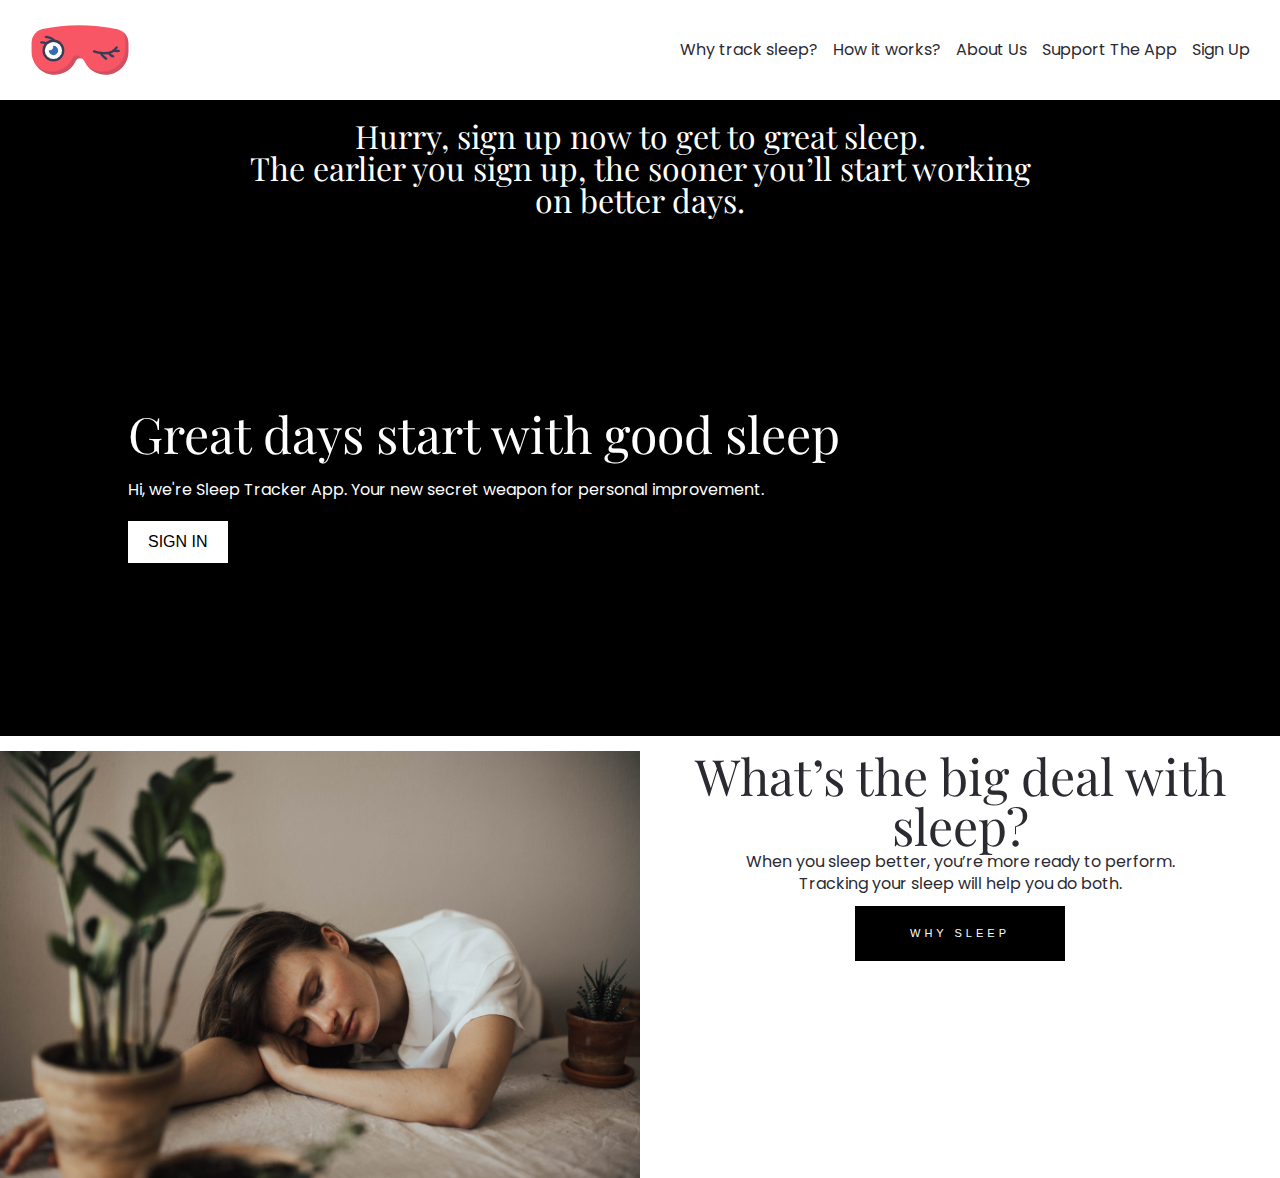
==== index.html @ 8caae2e2 "First day of work, decided on file structure and overall design and started on implementing" ====
<html lang="en">
<head>
    <meta charset="UTF-8">
    <meta name="viewport" content="width=device-width, initial-scale=1.0">
    <meta http-equiv="X-UA-Compatible" content="ie=edge">
    <title>Sleep Tracker App</title>
    <link rel="stylesheet" href="css/index.css">
    <link href="https://fonts.googleapis.com/css?family=Playfair+Display%7CPoppins&display=swap" rel="stylesheet">
</head>
<body>
    <nav>
        <img src="images/iconfinder_hat_20_2875611.svg" alt="App logo" class="logo">
        <ul>
            <li><a href="#">Why track sleep?</a></li>
            <li><a href="#">How it works?</a></li>
            <li><a href="#">About Us</a></li>
            <li><a href="#">Support The App</a></li>
            <li><a href="#">Sign Up</a></li>
        </ul>
    </nav>
    <header>
            <h2>Hurry, sign up now to get to great sleep.<br>
            The earlier you sign up, the sooner you’ll start working <br>on better days.</h2>

            <div class="bg-wrap">
                <div class="header-content">
                    <h1>
                        Great days start with good sleep
                    </h1>
                    <p>
                        Hi, we're Sleep Tracker App. Your new secret weapon for personal improvement.
                    </p>
                    <button type="button">
                        <a href="#">SIGN IN</a>
                    </button>
                </div>
            </div>
    </header>
    <div class="container home">
    <div class="content-card">
        <img class = "card-image" src="images/first-card.jpg" alt="Woman sleeping at a table">
        <div class="text-content">
            <h1>What’s the big deal with sleep?</h1>
            <p>When you sleep better, you’re more ready to perform.<br>
                    Tracking your sleep will help you do both.</p>
            <button type="button">
                <a href="#">WHY SLEEP</a>
            </button>
        </div>
    </div>
</body>
</html>
---- css/index.css ----
/* http://meyerweb.com/eric/tools/css/reset/ 
   v2.0 | 20110126
   License: none (public domain)
*/
html,
body,
div,
span,
applet,
object,
iframe,
h1,
h2,
h3,
h4,
h5,
h6,
p,
blockquote,
pre,
a,
abbr,
acronym,
address,
big,
cite,
code,
del,
dfn,
em,
img,
ins,
kbd,
q,
s,
samp,
small,
strike,
strong,
sub,
sup,
tt,
var,
b,
u,
i,
center,
dl,
dt,
dd,
ol,
ul,
li,
fieldset,
form,
label,
legend,
table,
caption,
tbody,
tfoot,
thead,
tr,
th,
td,
article,
aside,
canvas,
details,
embed,
figure,
figcaption,
footer,
header,
hgroup,
menu,
nav,
output,
ruby,
section,
summary,
time,
mark,
audio,
video {
  margin: 0;
  padding: 0;
  border: 0;
  font-size: 100%;
  font: inherit;
  vertical-align: baseline;
}
/* HTML5 display-role reset for older browsers */
article,
aside,
details,
figcaption,
figure,
footer,
header,
hgroup,
menu,
nav,
section {
  display: block;
}
body {
  line-height: 1;
}
ol,
ul {
  list-style: none;
}
blockquote,
q {
  quotes: none;
}
blockquote:before,
blockquote:after,
q:before,
q:after {
  content: '';
  content: none;
}
table {
  border-collapse: collapse;
  border-spacing: 0;
}
html {
  font-size: 62.5%;
}
html,
body {
  font-family: "Poppins", sans-serif;
  color: #2b2a31;
}
h1,
h2,
h3,
h4,
h5 {
  font-family: 'Playfair Display', sans-serif;
  color: #2b2a31;
}
h1 {
  font-size: 5rem;
}
h2 {
  font-size: 3.2rem;
}
h3 {
  font-size: 2.8rem;
}
p,
a {
  font-size: 1.6rem;
  line-height: 1.4;
}
.container {
  max-width: 100%;
  width: 100%;
  margin: 0 auto;
}
nav {
  width: 100%;
  margin: 0 auto;
  display: flex;
  flex-direction: row;
  flex-wrap: wrap;
  justify-content: space-between;
  align-content: center;
  position: fixed;
  top: 0;
  z-index: 10;
  background-color: white;
}
nav ul {
  margin-right: 30px;
  display: flex;
  flex-direction: row;
  flex-wrap: wrap;
  justify-content: flex-end;
  align-content: center;
}
nav ul li {
  transition: color 0.2s;
}
nav ul li a {
  color: #2b2a31;
  text-decoration: none;
  margin-left: 15px;
  transition: color 0.2s;
}
nav ul li a :hover {
  color: #8e8b9c;
}
nav ul li :hover {
  color: #8e8b9c;
}
nav .logo {
  max-width: 100px;
  margin-left: 30px;
}
@media (max-width: 800px) {
  nav {
    width: 100%;
    justify-content: space-around;
  }
  nav ul {
    width: 100%;
    justify-content: space-around;
  }
}
header {
  text-align: center;
  margin: 100px 0 15px;
}
header h2 {
  background-color: black;
  color: white;
  padding: 20px;
}
header .bg-wrap {
  height: 500px;
  width: 100%;
  background-color: black;
  background-image: url("../images/sleep-img-header.jpg");
  background-attachment: fixed;
  background-position: center;
  background-repeat: no-repeat;
  background-size: cover;
  display: flex;
  flex-direction: column;
  flex-wrap: nowrap;
  justify-content: center;
  align-content: center;
}
header .bg-wrap .header-content {
  text-align: start;
  width: 80%;
  margin: 0 auto;
  color: white;
}
header .bg-wrap .header-content h1 {
  font-size: 5rem;
  color: white;
}
header .bg-wrap .header-content p {
  margin: 20px 0;
}
header .bg-wrap .header-content button {
  background-color: white;
  color: black;
  border: none;
  padding: 10px 20px;
}
header .bg-wrap .header-content button a {
  text-decoration: none;
  color: black;
}
.home {
  width: 100%;
  display: flex;
  flex-direction: column;
  flex-wrap: wrap;
  justify-content: center;
  align-content: center;
}
.home .content-card {
  display: flex;
  flex-direction: row;
  flex-wrap: wrap;
  justify-content: center;
  align-content: center;
}
.home .content-card .card-image,
.home .content-card .text-content {
  width: 50%;
}
.home .content-card .text-content {
  text-align: center;
}
.home .content-card .text-content button {
  background-color: black;
  color: white;
  border: none;
  padding: 20px 55px;
  margin: 10px auto;
}
.home .content-card .text-content button a {
  font-size: 1.1rem;
  letter-spacing: 0.4rem;
  text-decoration: none;
  color: white;
}
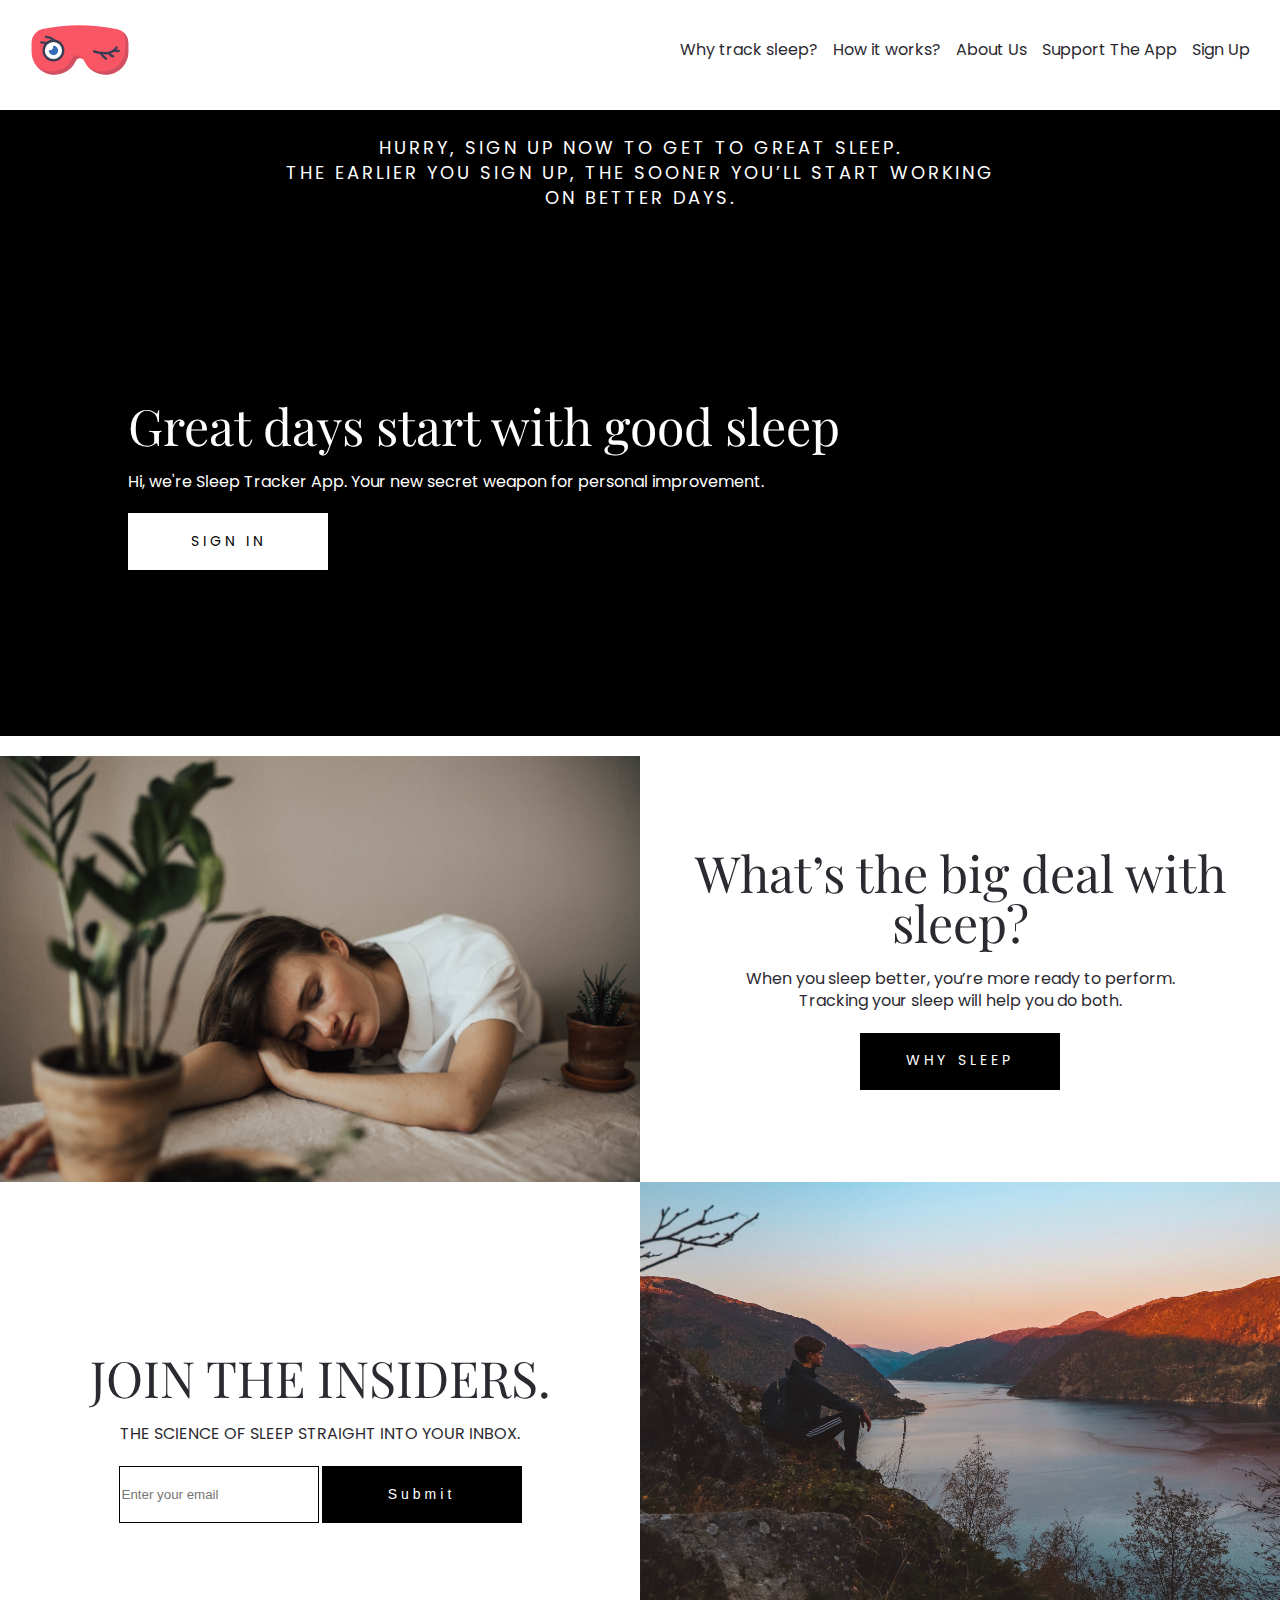
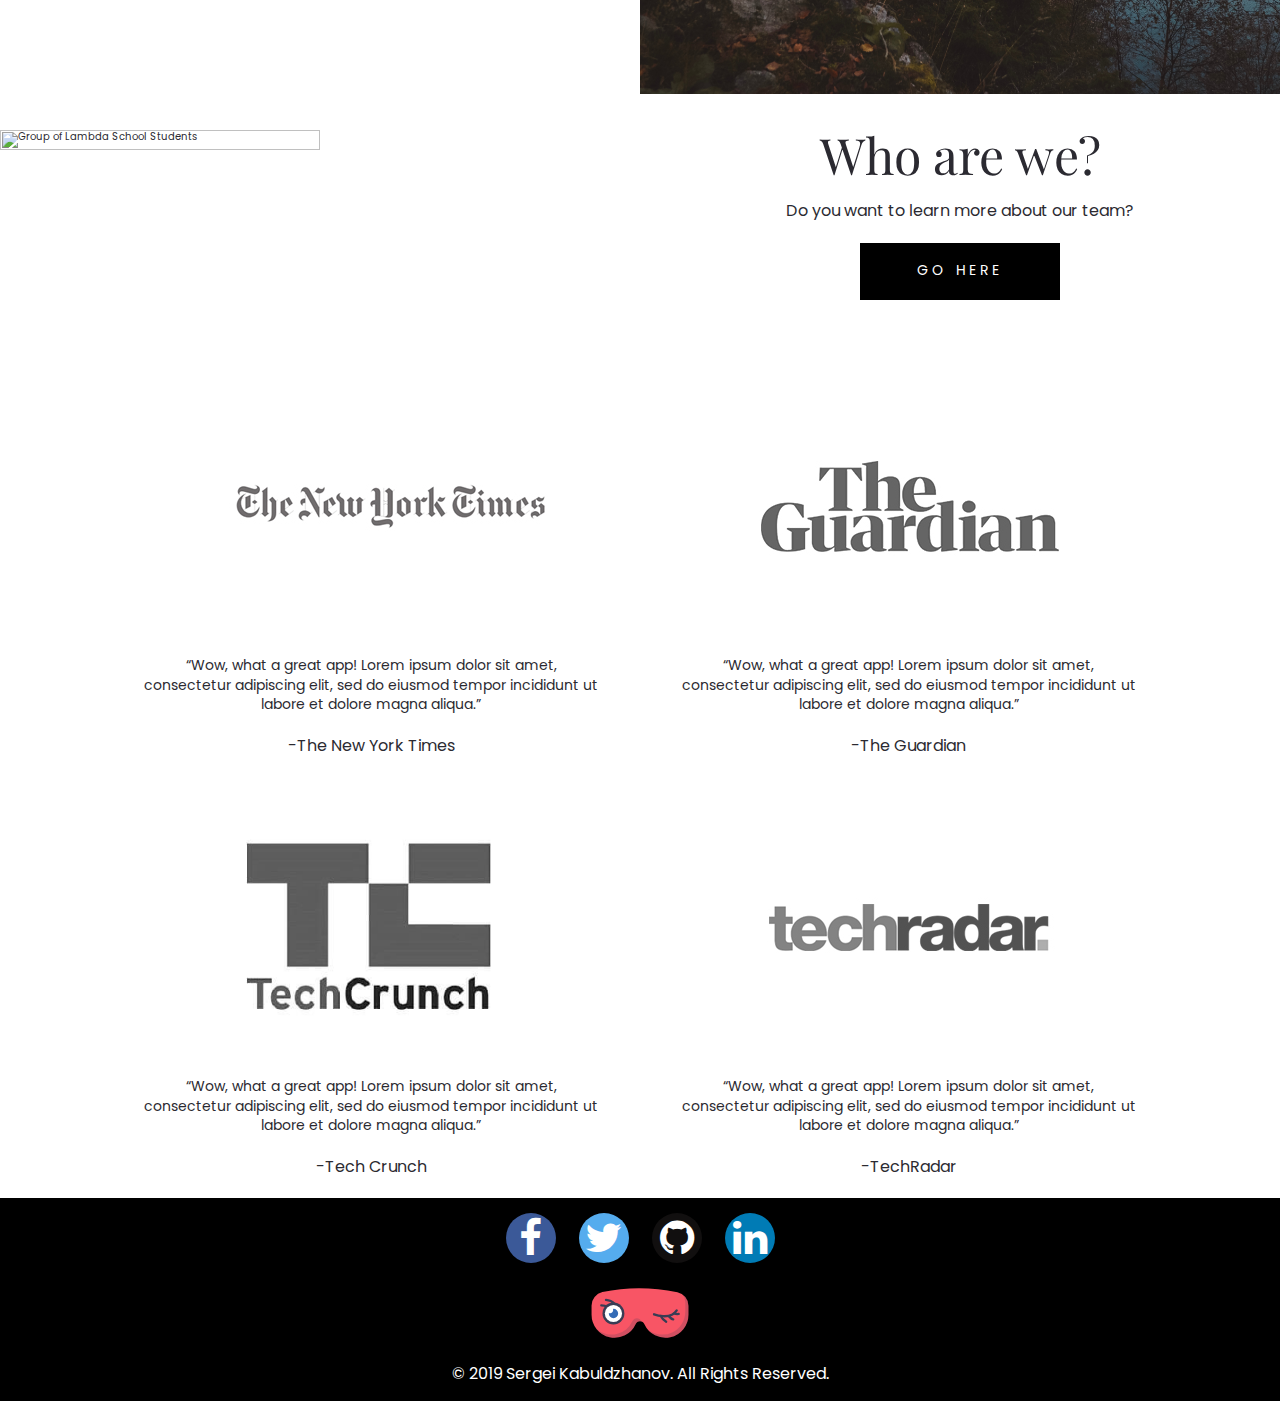
==== commit f83726ba: "Added a responsive footer element" ====
--- a/index.html
+++ b/index.html
@@ -6,6 +6,7 @@
     <title>Sleep Tracker App</title>
     <link rel="stylesheet" href="css/index.css">
     <link href="https://fonts.googleapis.com/css?family=Playfair+Display%7CPoppins&display=swap" rel="stylesheet">
+    <link rel="stylesheet" href="https://cdnjs.cloudflare.com/ajax/libs/font-awesome/4.7.0/css/font-awesome.min.css">
 </head>
 <body>
     <nav>
@@ -30,23 +31,106 @@
                     <p>
                         Hi, we're Sleep Tracker App. Your new secret weapon for personal improvement.
                     </p>
-                    <button type="button">
-                        <a href="#">SIGN IN</a>
-                    </button>
+                    <a href="#">
+                        SIGN IN
+                    </a>
                 </div>
             </div>
     </header>
-    <div class="container home">
-    <div class="content-card">
-        <img class = "card-image" src="images/first-card.jpg" alt="Woman sleeping at a table">
-        <div class="text-content">
-            <h1>What’s the big deal with sleep?</h1>
-            <p>When you sleep better, you’re more ready to perform.<br>
-                    Tracking your sleep will help you do both.</p>
-            <button type="button">
-                <a href="#">WHY SLEEP</a>
-            </button>
+    <section class="container home">
+
+        <div class="content-card">
+            <img class = "card-image" src="images/first-card.jpg" alt="Woman sleeping at a table">
+            <div class="text-content">
+                <div class="text-wrap">
+                    <h1>What’s the big deal with sleep?</h1>
+                    <p>When you sleep better, you’re more ready to perform.<br>
+                            Tracking your sleep will help you do both.</p>
+                    <a href="#">
+                        WHY SLEEP
+                    </a>
+                </div>
+            </div>
+        </div><!--content card-->
+
+        <div class="content-card reverse">
+            <img class = "card-image" src="images/subscribtion.jpg" alt="Man in the mountains">
+            <div class="text-content">
+                <div class="text-wrap">
+                    <h1>JOIN THE INSIDERS.</h1>
+                    <p>THE SCIENCE OF SLEEP STRAIGHT INTO YOUR INBOX.</p>
+                    <input type="email" placeholder="Enter your email" required>
+                    <input type="submit" value="Submit">
+                </div>
+            </div>
+        </div><!--content card-->
+
+        <div class="content-card">
+            <img class = "card-image" src="images/about-us-home.jpg" alt="Group of Lambda School Students">
+            <div class="text-content">
+                <div class="text-wrap">
+                    <h1>Who are we?</h1>
+                    <p>Do you want to learn more about our team?</p>
+                    <a href="#">
+                        GO HERE
+                    </a>
+                </div><!--text-wrap-->
+            </div><!--text-content-->
+        </div><!--content-card-->
+
+    </section>
+
+    <section class="media-carousel">
+        <div class="media-card">
+            <img src="images/NY_Times_logo.jpg" alt="New Your Times logo" class="media-logo">
+            <p class = 'blurb'>
+                “Wow, what a great app!
+                Lorem ipsum dolor sit amet, consectetur adipiscing elit, 
+                sed do eiusmod tempor incididunt ut 
+                labore et dolore magna aliqua.”
+            </p>
+            <p class="quote">
+                -The New York Times
+            </p>
         </div>
-    </div>
+
+        <div class="media-card">
+            <img src="images/The_Guardian_logo.jpg" alt="The Guardian Logo" class="media-logo">
+            <p class="blurb">“Wow, what a great app!
+                    Lorem ipsum dolor sit amet, consectetur adipiscing elit, 
+                    sed do eiusmod tempor incididunt ut 
+                    labore et dolore magna aliqua.”</p>
+            <p class="quote">-The Guardian</p>
+        </div>
+        <div class="media-card">
+            <img src="images/TechCrunch-Logo-blackwhite.jpg" alt="Tech Crunch Logo" class="media-logo">
+            <p class="blurb">“Wow, what a great app!
+                    Lorem ipsum dolor sit amet, consectetur adipiscing elit, 
+                    sed do eiusmod tempor incididunt ut 
+                    labore et dolore magna aliqua.”</p>
+            <p class="quote">-Tech Crunch</p>
+        </div>
+        <div class="media-card">
+            <img src="images/techradar_logo.jpg" alt="Tech Radar Logo" class="media-logo">
+            <p class="blurb">“Wow, what a great app!
+                    Lorem ipsum dolor sit amet, consectetur adipiscing elit, 
+                    sed do eiusmod tempor incididunt ut 
+                    labore et dolore magna aliqua.”</p>
+            <p class="quote">-TechRadar</p>
+        </div>
+    </section><!--media-carousel-->
+
+    <footer>
+        <div class="sm-icons">
+            <a href="#" class="fa fa-facebook"></a>
+            <a href="#" class="fa fa-twitter"></a>
+            <a href="#" class="fa fa-github"></a>
+            <a href="#" class="fa fa-linkedin"></a>
+        </div><!--sm-icons-->
+        <div class="copyright">
+            <img src="images/iconfinder_hat_20_2875611.svg" alt="" class="logo">
+            <p>© 2019 Sergei Kabuldzhanov. All Rights Reserved.</p>
+        </div><!--copyright-->
+    </footer>
 </body>
 </html>--- a/css/index.css
+++ b/css/index.css
@@ -126,6 +126,9 @@
   border-collapse: collapse;
   border-spacing: 0;
 }
+* {
+  box-sizing: border-box;
+}
 html {
   font-size: 62.5%;
 }
@@ -164,10 +167,19 @@
 nav {
   width: 100%;
   margin: 0 auto;
-  display: flex;
+  display: -webkit-box;
+  display: -ms-flexbox;
+  display: flex;
+  -webkit-box-orient: vertical;
+  -webkit-box-direction: normal;
+  -ms-flex-direction: row;
   flex-direction: row;
-  flex-wrap: wrap;
+  -ms-flex-wrap: wrap;
+  flex-wrap: wrap;
+  -webkit-box-pack: space-between;
+  -ms-flex-pack: space-between;
   justify-content: space-between;
+  -ms-flex-line-pack: center;
   align-content: center;
   position: fixed;
   top: 0;
@@ -176,25 +188,30 @@
 }
 nav ul {
   margin-right: 30px;
-  display: flex;
+  display: -webkit-box;
+  display: -ms-flexbox;
+  display: flex;
+  -webkit-box-orient: vertical;
+  -webkit-box-direction: normal;
+  -ms-flex-direction: row;
   flex-direction: row;
-  flex-wrap: wrap;
+  -ms-flex-wrap: wrap;
+  flex-wrap: wrap;
+  -webkit-box-pack: flex-end;
+  -ms-flex-pack: flex-end;
   justify-content: flex-end;
-  align-content: center;
-}
-nav ul li {
-  transition: color 0.2s;
+  -ms-flex-line-pack: center;
+  align-content: center;
 }
 nav ul li a {
   color: #2b2a31;
   text-decoration: none;
   margin-left: 15px;
+  -webkit-transition: color 0.2s;
   transition: color 0.2s;
-}
-nav ul li a :hover {
-  color: #8e8b9c;
-}
-nav ul li :hover {
+  -moz-transition: color 0.2s;
+}
+nav ul li a:hover {
   color: #8e8b9c;
 }
 nav .logo {
@@ -213,12 +230,17 @@
 }
 header {
   text-align: center;
-  margin: 100px 0 15px;
+  margin: 110px 0 15px;
 }
 header h2 {
   background-color: black;
   color: white;
-  padding: 20px;
+  padding: 25px 0;
+  font-family: "Poppins";
+  text-transform: uppercase;
+  letter-spacing: 0.3rem;
+  line-height: 1.4;
+  font-size: 1.8rem;
 }
 header .bg-wrap {
   height: 500px;
@@ -229,10 +251,19 @@
   background-position: center;
   background-repeat: no-repeat;
   background-size: cover;
-  display: flex;
-  flex-direction: column;
+  display: -webkit-box;
+  display: -ms-flexbox;
+  display: flex;
+  -webkit-box-orient: vertical;
+  -webkit-box-direction: normal;
+  -ms-flex-direction: column;
+  flex-direction: column;
+  -ms-flex-wrap: nowrap;
   flex-wrap: nowrap;
-  justify-content: center;
+  -webkit-box-pack: center;
+  -ms-flex-pack: center;
+  justify-content: center;
+  -ms-flex-line-pack: center;
   align-content: center;
 }
 header .bg-wrap .header-content {
@@ -248,29 +279,129 @@
 header .bg-wrap .header-content p {
   margin: 20px 0;
 }
-header .bg-wrap .header-content button {
+header .bg-wrap .header-content a {
+  cursor: pointer;
+  width: 200px;
+  height: 57px;
+  display: -webkit-box;
+  display: -ms-flexbox;
+  display: flex;
+  -webkit-box-orient: vertical;
+  -webkit-box-direction: normal;
+  -ms-flex-direction: column;
+  flex-direction: column;
+  -ms-flex-wrap: wrap;
+  flex-wrap: wrap;
+  -webkit-box-pack: center;
+  -ms-flex-pack: center;
+  justify-content: center;
+  -ms-flex-line-pack: center;
+  align-content: center;
+  color: black;
   background-color: white;
-  color: black;
+  -webkit-transition: color 0.2s, background-color 0.2s;
+  transition: color 0.2s, background-color 0.2s;
   border: none;
-  padding: 10px 20px;
-}
-header .bg-wrap .header-content button a {
+  font-size: 1.4rem;
+  letter-spacing: 0.4rem;
   text-decoration: none;
-  color: black;
+  border: 1px solid white;
+}
+header .bg-wrap .header-content a:hover {
+  color: white;
+  background-color: black;
+}
+footer {
+  background-color: black;
+  padding: 15px 0;
+}
+footer .sm-icons {
+  text-align: center;
+}
+footer .sm-icons .fa {
+  font-size: 40px;
+  width: 50px;
+  height: 50px;
+  padding: 5px;
+  margin: 0 10px;
+  text-align: center;
+  text-decoration: none;
+  border-radius: 50%;
+}
+footer .sm-icons .fa:hover {
+  opacity: 0.7;
+}
+footer .sm-icons .fa-facebook {
+  background: #3B5998;
+  color: white;
+}
+footer .sm-icons .fa-twitter {
+  background: #55ACEE;
+  color: white;
+}
+footer .sm-icons .fa-linkedin {
+  background: #007bb5;
+  color: white;
+}
+footer .sm-icons .fa-github {
+  background: #110f0f;
+  color: white;
+}
+footer .copyright {
+  display: -webkit-box;
+  display: -ms-flexbox;
+  display: flex;
+  -webkit-box-orient: vertical;
+  -webkit-box-direction: normal;
+  -ms-flex-direction: column;
+  flex-direction: column;
+  -ms-flex-wrap: wrap;
+  flex-wrap: wrap;
+  -webkit-box-pack: center;
+  -ms-flex-pack: center;
+  justify-content: center;
+  -ms-flex-line-pack: center;
+  align-content: center;
+  align-items: center;
+}
+footer .copyright .logo {
+  width: 100px;
+}
+footer .copyright p {
+  color: white;
 }
 .home {
+  margin: 20px auto;
   width: 100%;
-  display: flex;
-  flex-direction: column;
-  flex-wrap: wrap;
-  justify-content: center;
+  display: -webkit-box;
+  display: -ms-flexbox;
+  display: flex;
+  -webkit-box-orient: vertical;
+  -webkit-box-direction: normal;
+  -ms-flex-direction: column;
+  flex-direction: column;
+  -ms-flex-wrap: wrap;
+  flex-wrap: wrap;
+  -webkit-box-pack: center;
+  -ms-flex-pack: center;
+  justify-content: center;
+  -ms-flex-line-pack: center;
   align-content: center;
 }
 .home .content-card {
-  display: flex;
+  display: -webkit-box;
+  display: -ms-flexbox;
+  display: flex;
+  -webkit-box-orient: vertical;
+  -webkit-box-direction: normal;
+  -ms-flex-direction: row;
   flex-direction: row;
-  flex-wrap: wrap;
-  justify-content: center;
+  -ms-flex-wrap: wrap;
+  flex-wrap: wrap;
+  -webkit-box-pack: center;
+  -ms-flex-pack: center;
+  justify-content: center;
+  -ms-flex-line-pack: center;
   align-content: center;
 }
 .home .content-card .card-image,
@@ -279,17 +410,141 @@
 }
 .home .content-card .text-content {
   text-align: center;
-}
-.home .content-card .text-content button {
+  display: -webkit-box;
+  display: -ms-flexbox;
+  display: flex;
+  -webkit-box-orient: vertical;
+  -webkit-box-direction: normal;
+  -ms-flex-direction: column;
+  flex-direction: column;
+  -ms-flex-wrap: wrap;
+  flex-wrap: wrap;
+  -webkit-box-pack: center;
+  -ms-flex-pack: center;
+  justify-content: center;
+  -ms-flex-line-pack: center;
+  align-content: center;
+}
+.home .content-card .text-content .text-wrap p {
+  margin: 20px auto;
+}
+.home .content-card .text-content .text-wrap a {
+  cursor: pointer;
+  width: 200px;
+  height: 57px;
+  display: -webkit-box;
+  display: -ms-flexbox;
+  display: flex;
+  -webkit-box-orient: vertical;
+  -webkit-box-direction: normal;
+  -ms-flex-direction: column;
+  flex-direction: column;
+  -ms-flex-wrap: wrap;
+  flex-wrap: wrap;
+  -webkit-box-pack: center;
+  -ms-flex-pack: center;
+  justify-content: center;
+  -ms-flex-line-pack: center;
+  align-content: center;
+  color: white;
   background-color: black;
-  color: white;
+  -webkit-transition: color 0.2s, background-color 0.2s;
+  transition: color 0.2s, background-color 0.2s;
   border: none;
-  padding: 20px 55px;
-  margin: 10px auto;
-}
-.home .content-card .text-content button a {
-  font-size: 1.1rem;
+  font-size: 1.4rem;
   letter-spacing: 0.4rem;
   text-decoration: none;
-  color: white;
-}
+  border: 1px solid black;
+  margin: 0 auto;
+}
+.home .content-card .text-content .text-wrap a:hover {
+  color: black;
+  background-color: white;
+}
+.home .content-card.reverse {
+  display: -webkit-box;
+  display: -ms-flexbox;
+  display: flex;
+  -webkit-box-orient: vertical;
+  -webkit-box-direction: normal;
+  -ms-flex-direction: row-reverse;
+  flex-direction: row-reverse;
+  -ms-flex-wrap: wrap;
+  flex-wrap: wrap;
+  -webkit-box-pack: center;
+  -ms-flex-pack: center;
+  justify-content: center;
+  -ms-flex-line-pack: center;
+  align-content: center;
+}
+.home .content-card.reverse input[type='email'] {
+  height: 57px;
+  border: 1px solid black;
+  width: 200px;
+}
+.home .content-card.reverse input[type='submit'] {
+  cursor: pointer;
+  width: 200px;
+  height: 57px;
+  display: -webkit-box;
+  display: -ms-flexbox;
+  display: flex;
+  -webkit-box-orient: vertical;
+  -webkit-box-direction: normal;
+  -ms-flex-direction: column;
+  flex-direction: column;
+  -ms-flex-wrap: wrap;
+  flex-wrap: wrap;
+  -webkit-box-pack: center;
+  -ms-flex-pack: center;
+  justify-content: center;
+  -ms-flex-line-pack: center;
+  align-content: center;
+  color: white;
+  background-color: black;
+  -webkit-transition: color 0.2s, background-color 0.2s;
+  transition: color 0.2s, background-color 0.2s;
+  border: none;
+  font-size: 1.4rem;
+  letter-spacing: 0.4rem;
+  text-decoration: none;
+  border: 1px solid black;
+  display: inline-flex;
+}
+.home .content-card.reverse input[type='submit']:hover {
+  color: black;
+  background-color: white;
+}
+.media-carousel {
+  width: 90%;
+  margin: 0 auto;
+  display: -webkit-box;
+  display: -ms-flexbox;
+  display: flex;
+  -webkit-box-orient: vertical;
+  -webkit-box-direction: normal;
+  -ms-flex-direction: row;
+  flex-direction: row;
+  -ms-flex-wrap: wrap;
+  flex-wrap: wrap;
+  -webkit-box-pack: space-evenly;
+  -ms-flex-pack: space-evenly;
+  justify-content: space-evenly;
+  -ms-flex-line-pack: center;
+  align-content: center;
+}
+.media-carousel .media-card {
+  width: 40%;
+  min-width: 300px;
+  text-align: center;
+  font-size: 1.2rem;
+}
+.media-carousel .media-card img {
+  max-height: 300px;
+}
+.media-carousel .media-card .blurb {
+  font-size: 1.4rem;
+}
+.media-carousel .media-card .quote {
+  margin: 20px;
+}
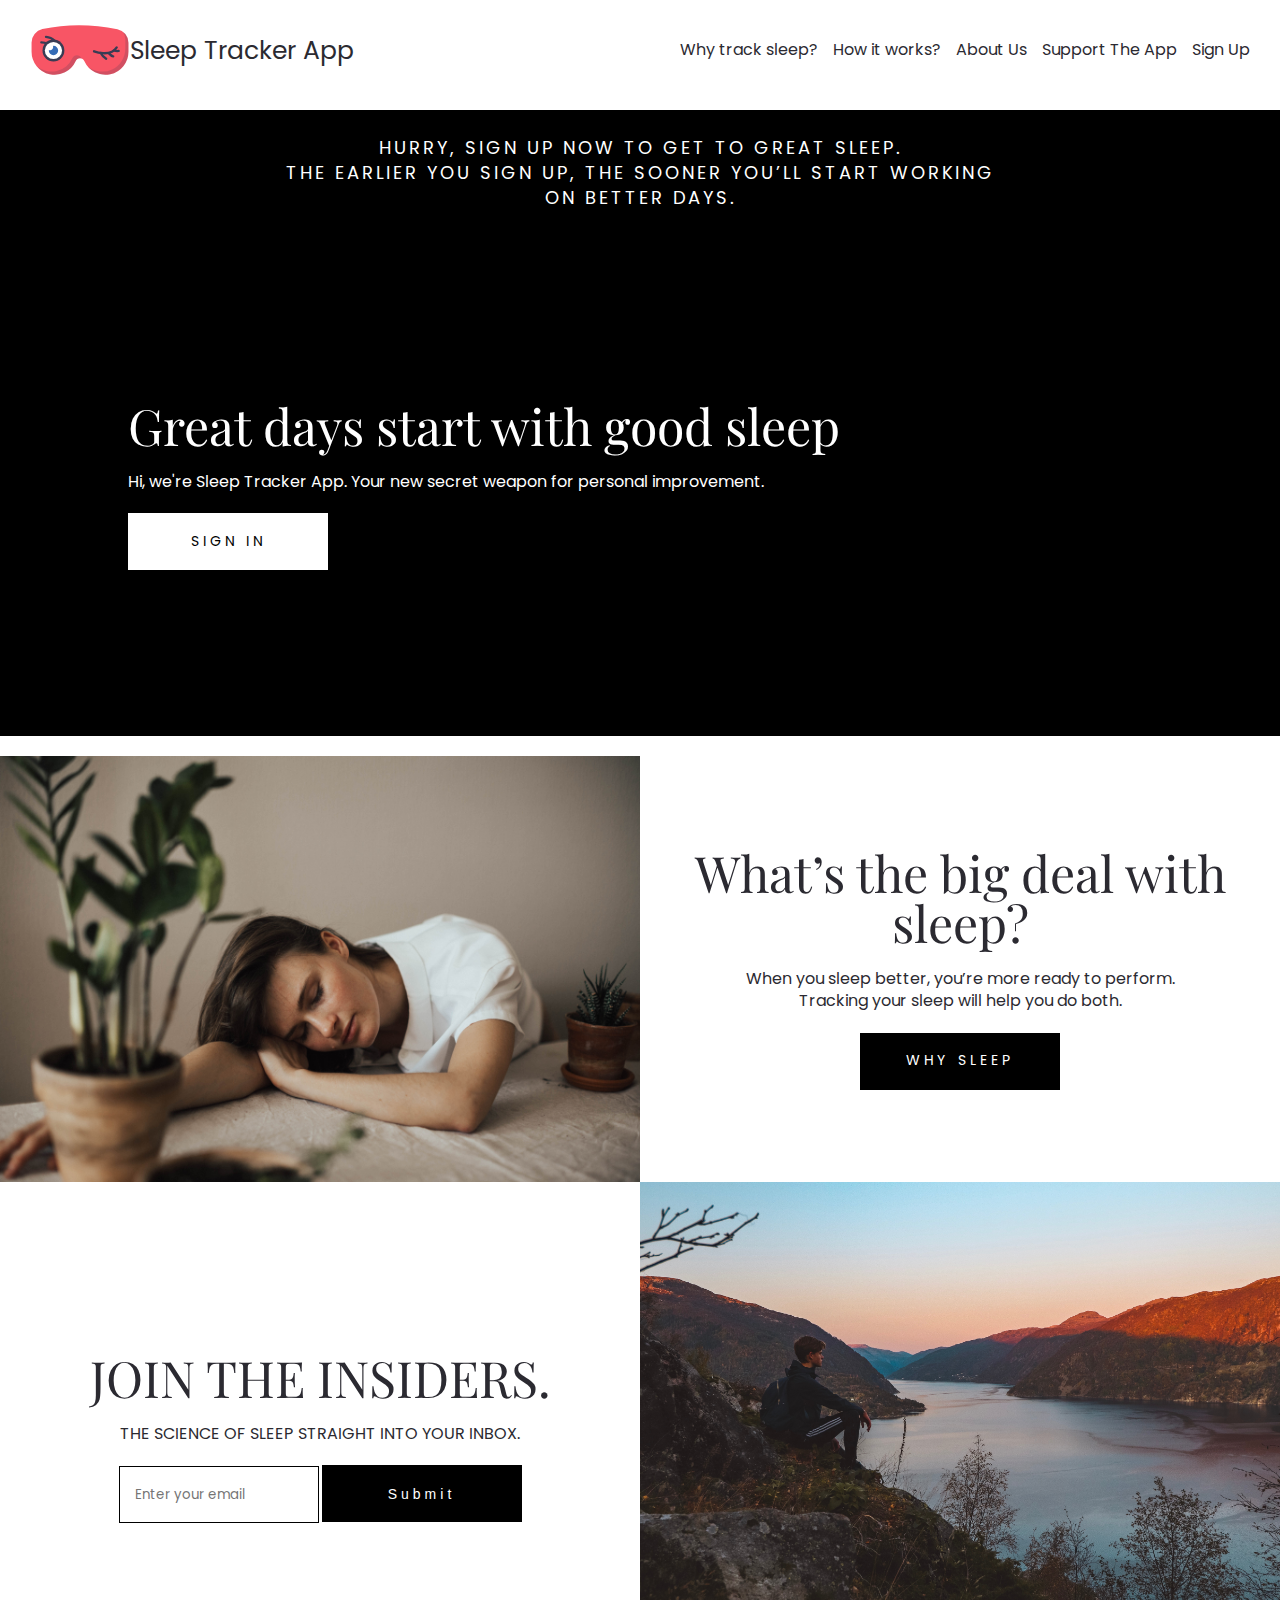
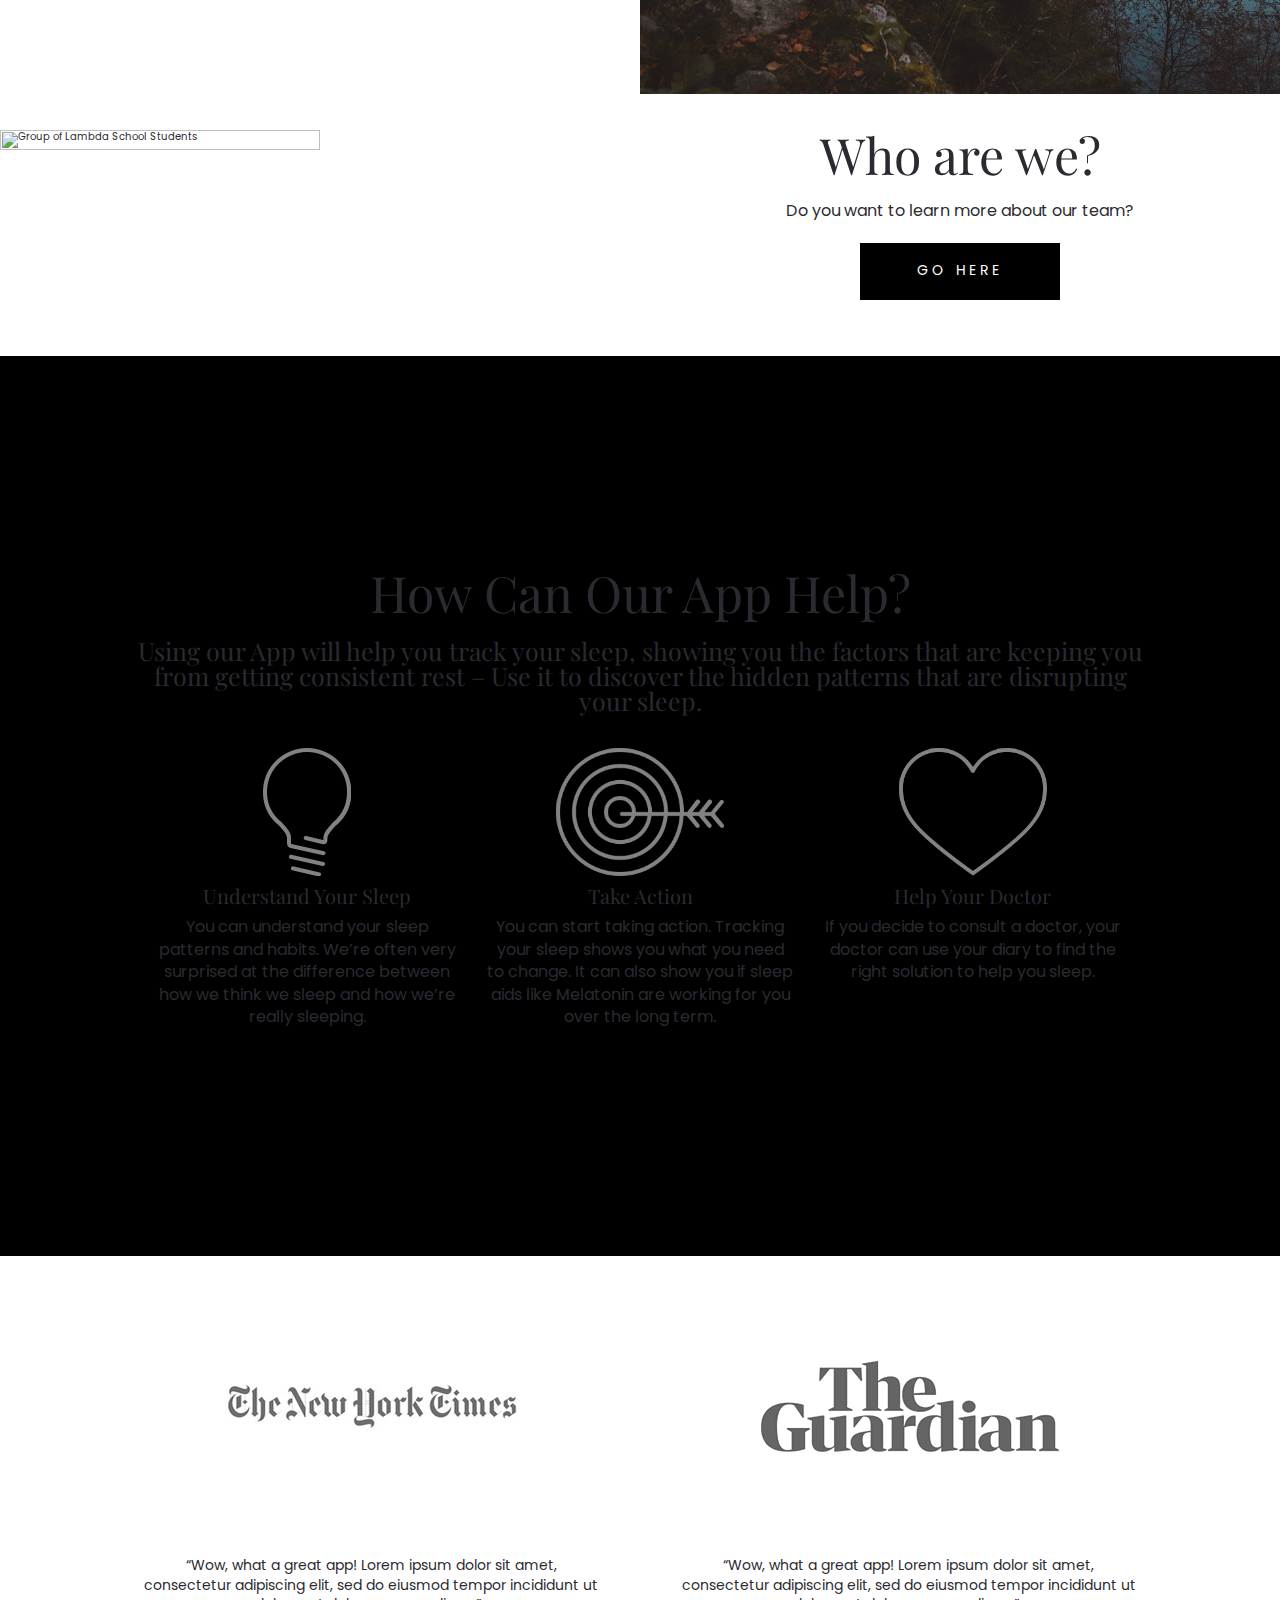
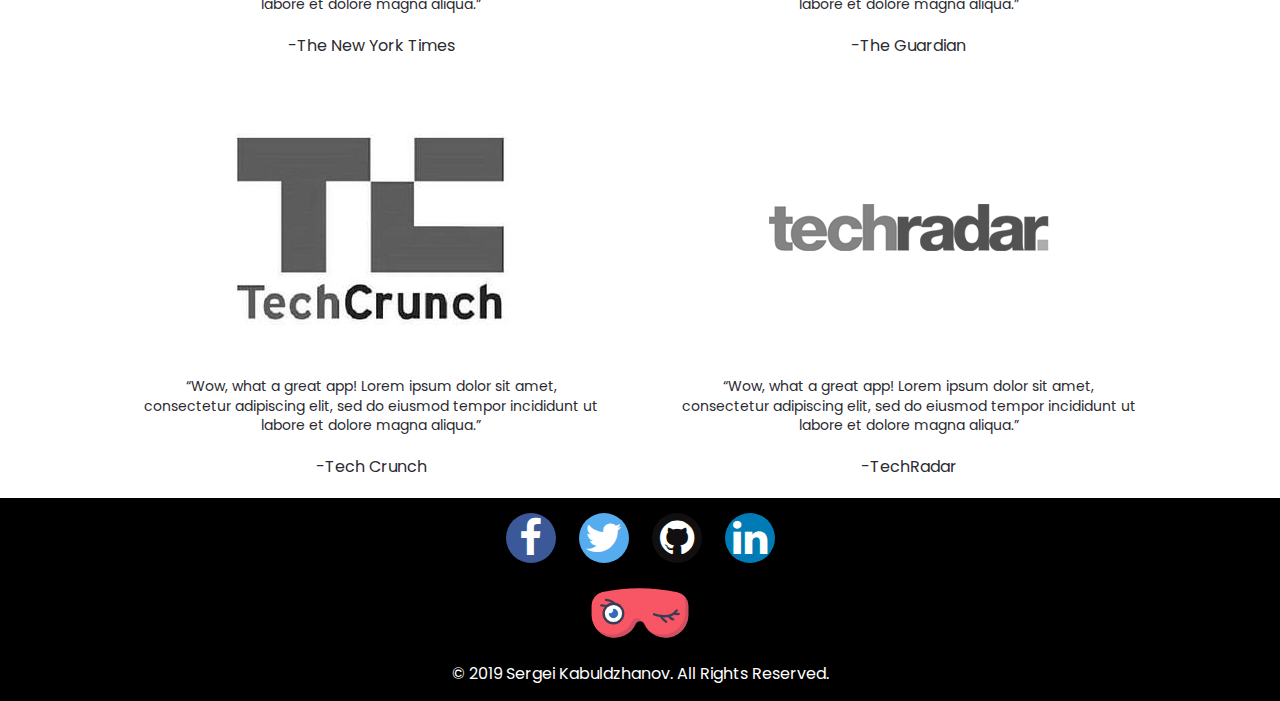
==== commit 0afd8dbd: "A few changes, added more content, made a new mixin for parallax backgrounds, app name to the logo i" ====
--- a/index.html
+++ b/index.html
@@ -10,7 +10,10 @@
 </head>
 <body>
     <nav>
-        <img src="images/iconfinder_hat_20_2875611.svg" alt="App logo" class="logo">
+        <div class="logo-wrap">
+            <img src="images/iconfinder_hat_20_2875611.svg" alt="App logo" class="logo">
+            <h3>Sleep Tracker App</h3>
+        </div>
         <ul>
             <li><a href="#">Why track sleep?</a></li>
             <li><a href="#">How it works?</a></li>
@@ -79,6 +82,31 @@
         </div><!--content-card-->
 
     </section>
+    
+    <section class="why-sleep">
+        <h1>How Can Our App Help?</h1>
+        <h3>Using our App will help you track your sleep, showing you the factors that are keeping
+        you from getting consistent rest – Use it to discover the hidden patterns that are disrupting 
+        your sleep.</h3>
+        <div class="health-card">
+            <img src="images/1482241816_lightbulb.png" alt="Lightbulb icon" class="health-icon">
+            <h2>Understand Your Sleep</h2>
+            <p>You can understand your sleep patterns and habits. We’re often very surprised 
+                at the difference between how we think we sleep and how we’re really sleeping.</p>
+        </div>
+        <div class="health-card">
+            <img src="images/target-resized2.png" alt="Target icon" class="health-icon">
+            <h2>Take Action</h2>
+            <p>You can start taking action. Tracking your sleep shows you what you need to change. 
+                It can also show you if sleep aids like Melatonin are working for you over the long term.</p>
+        </div>
+        <div class="health-card">
+            <img src="images/heart_resized_128px.png" alt="" class="health-icon">
+            <h2>Help Your Doctor</h2>
+            <p>If you decide to consult a doctor, your doctor can use your diary to 
+                find the right solution to help you sleep.</p>
+        </div>
+    </section>
 
     <section class="media-carousel">
         <div class="media-card">
--- a/css/index.css
+++ b/css/index.css
@@ -186,6 +186,32 @@
   z-index: 10;
   background-color: white;
 }
+nav .logo-wrap {
+  display: -webkit-box;
+  display: -ms-flexbox;
+  display: flex;
+  -webkit-box-orient: vertical;
+  -webkit-box-direction: normal;
+  -ms-flex-direction: row;
+  flex-direction: row;
+  -ms-flex-wrap: nowrap;
+  flex-wrap: nowrap;
+  -webkit-box-pack: space-between;
+  -ms-flex-pack: space-between;
+  justify-content: space-between;
+  -ms-flex-line-pack: center;
+  align-content: center;
+  align-items: center;
+  white-space: nowrap;
+}
+nav .logo-wrap .logo {
+  max-width: 100px;
+  margin-left: 30px;
+}
+nav .logo-wrap h3 {
+  font-family: "Poppins";
+  font-size: 2.5rem;
+}
 nav ul {
   margin-right: 30px;
   display: -webkit-box;
@@ -213,10 +239,6 @@
 }
 nav ul li a:hover {
   color: #8e8b9c;
-}
-nav .logo {
-  max-width: 100px;
-  margin-left: 30px;
 }
 @media (max-width: 800px) {
   nav {
@@ -481,6 +503,11 @@
   height: 57px;
   border: 1px solid black;
   width: 200px;
+  padding-left: 15px;
+  font-family: "Poppins";
+}
+.home .content-card.reverse input[type='email']::placeholder {
+  font-family: "Poppins";
 }
 .home .content-card.reverse input[type='submit'] {
   cursor: pointer;
@@ -515,6 +542,44 @@
   color: black;
   background-color: white;
 }
+.why-sleep {
+  padding: 20px 10%;
+  text-align: center;
+  display: -webkit-box;
+  display: -ms-flexbox;
+  display: flex;
+  -webkit-box-orient: vertical;
+  -webkit-box-direction: normal;
+  -ms-flex-direction: row;
+  flex-direction: row;
+  -ms-flex-wrap: wrap;
+  flex-wrap: wrap;
+  -webkit-box-pack: space-evenly;
+  -ms-flex-pack: space-evenly;
+  justify-content: space-evenly;
+  -ms-flex-line-pack: center;
+  align-content: center;
+  height: 100%;
+  width: 100%;
+  background-color: black;
+  background-image: url(../images/atmosphere-parallax-home.jpg);
+  background-attachment: fixed;
+  background-position: center;
+  background-repeat: no-repeat;
+  background-size: cover;
+}
+.why-sleep h3 {
+  font-size: 2.5rem;
+  margin: 20px 0;
+}
+.why-sleep .health-card {
+  margin: 15px 0;
+  width: 30%;
+}
+.why-sleep .health-card h2 {
+  font-size: 2rem;
+  margin: 10px 0;
+}
 .media-carousel {
   width: 90%;
   margin: 0 auto;
@@ -539,8 +604,9 @@
   text-align: center;
   font-size: 1.2rem;
 }
-.media-carousel .media-card img {
-  max-height: 300px;
+.media-carousel .media-card .media-logo {
+  max-width: 300px;
+  margin: 0 auto;
 }
 .media-carousel .media-card .blurb {
   font-size: 1.4rem;
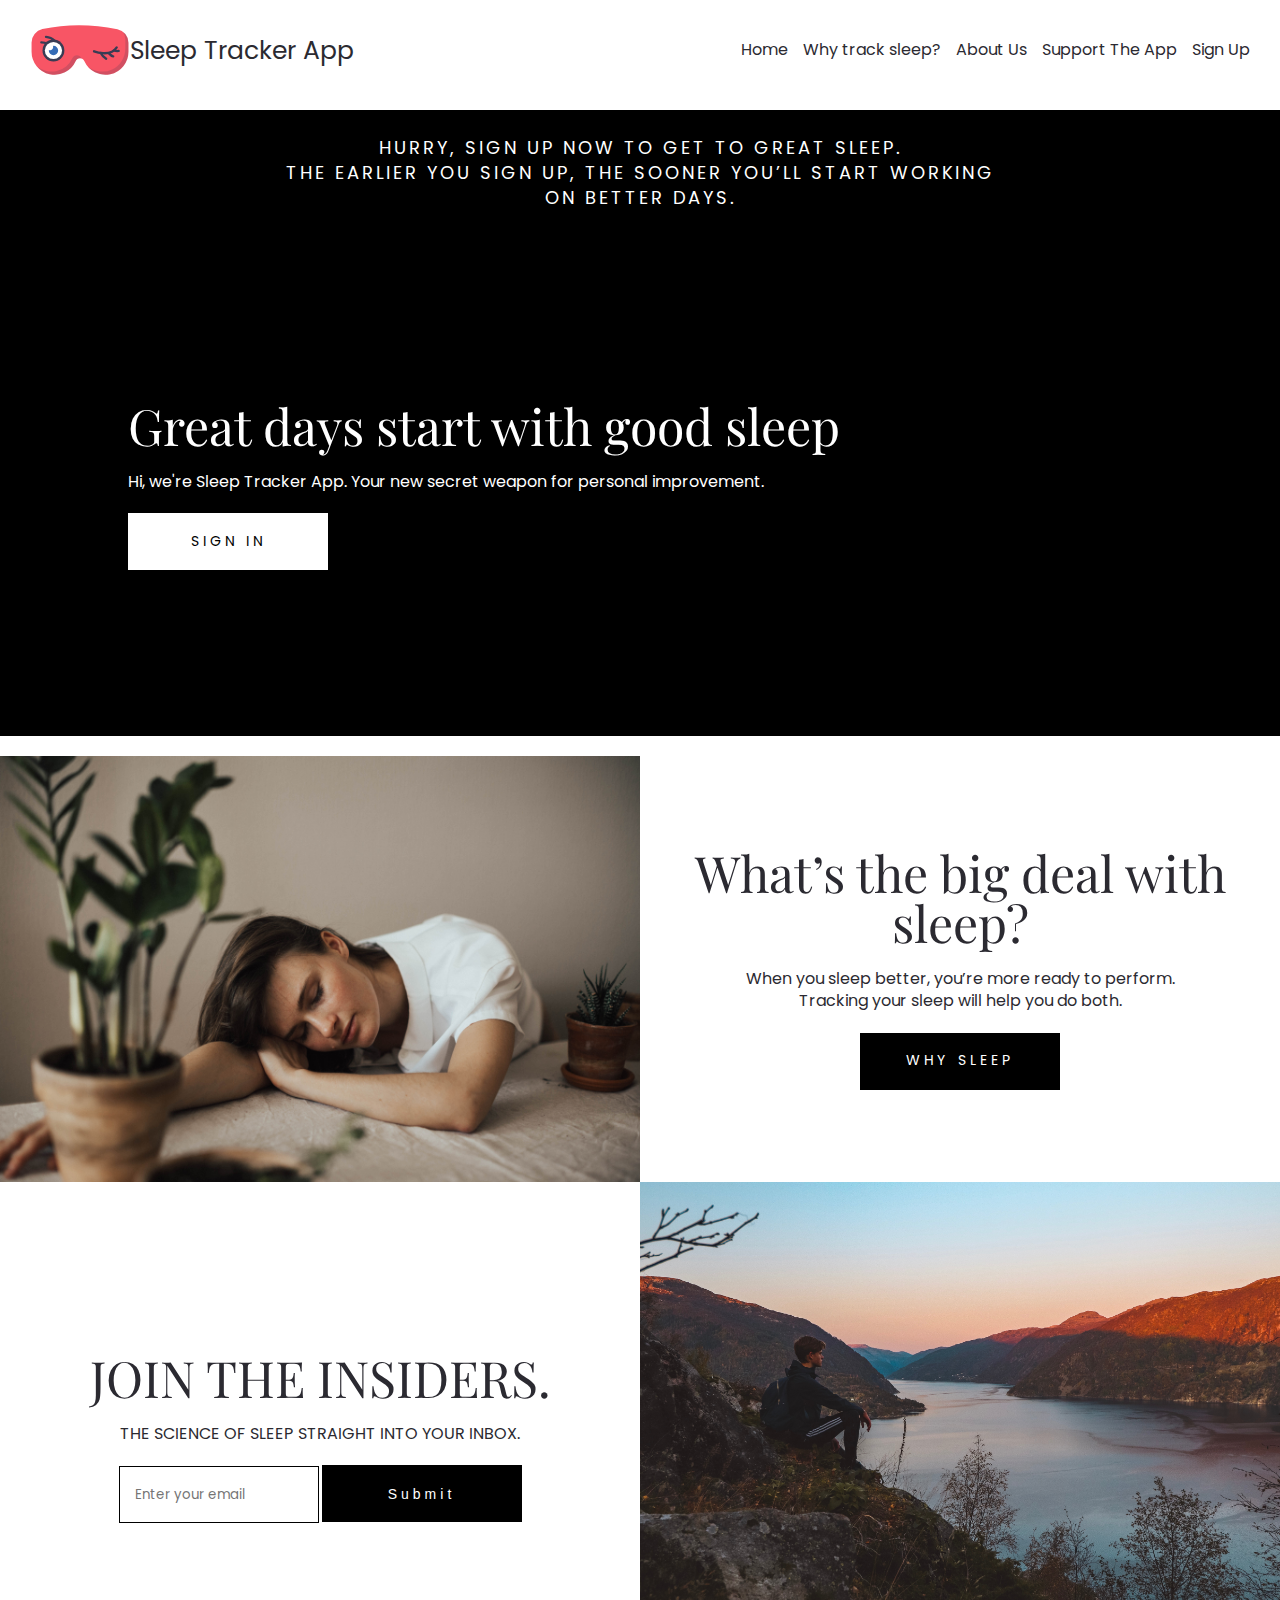
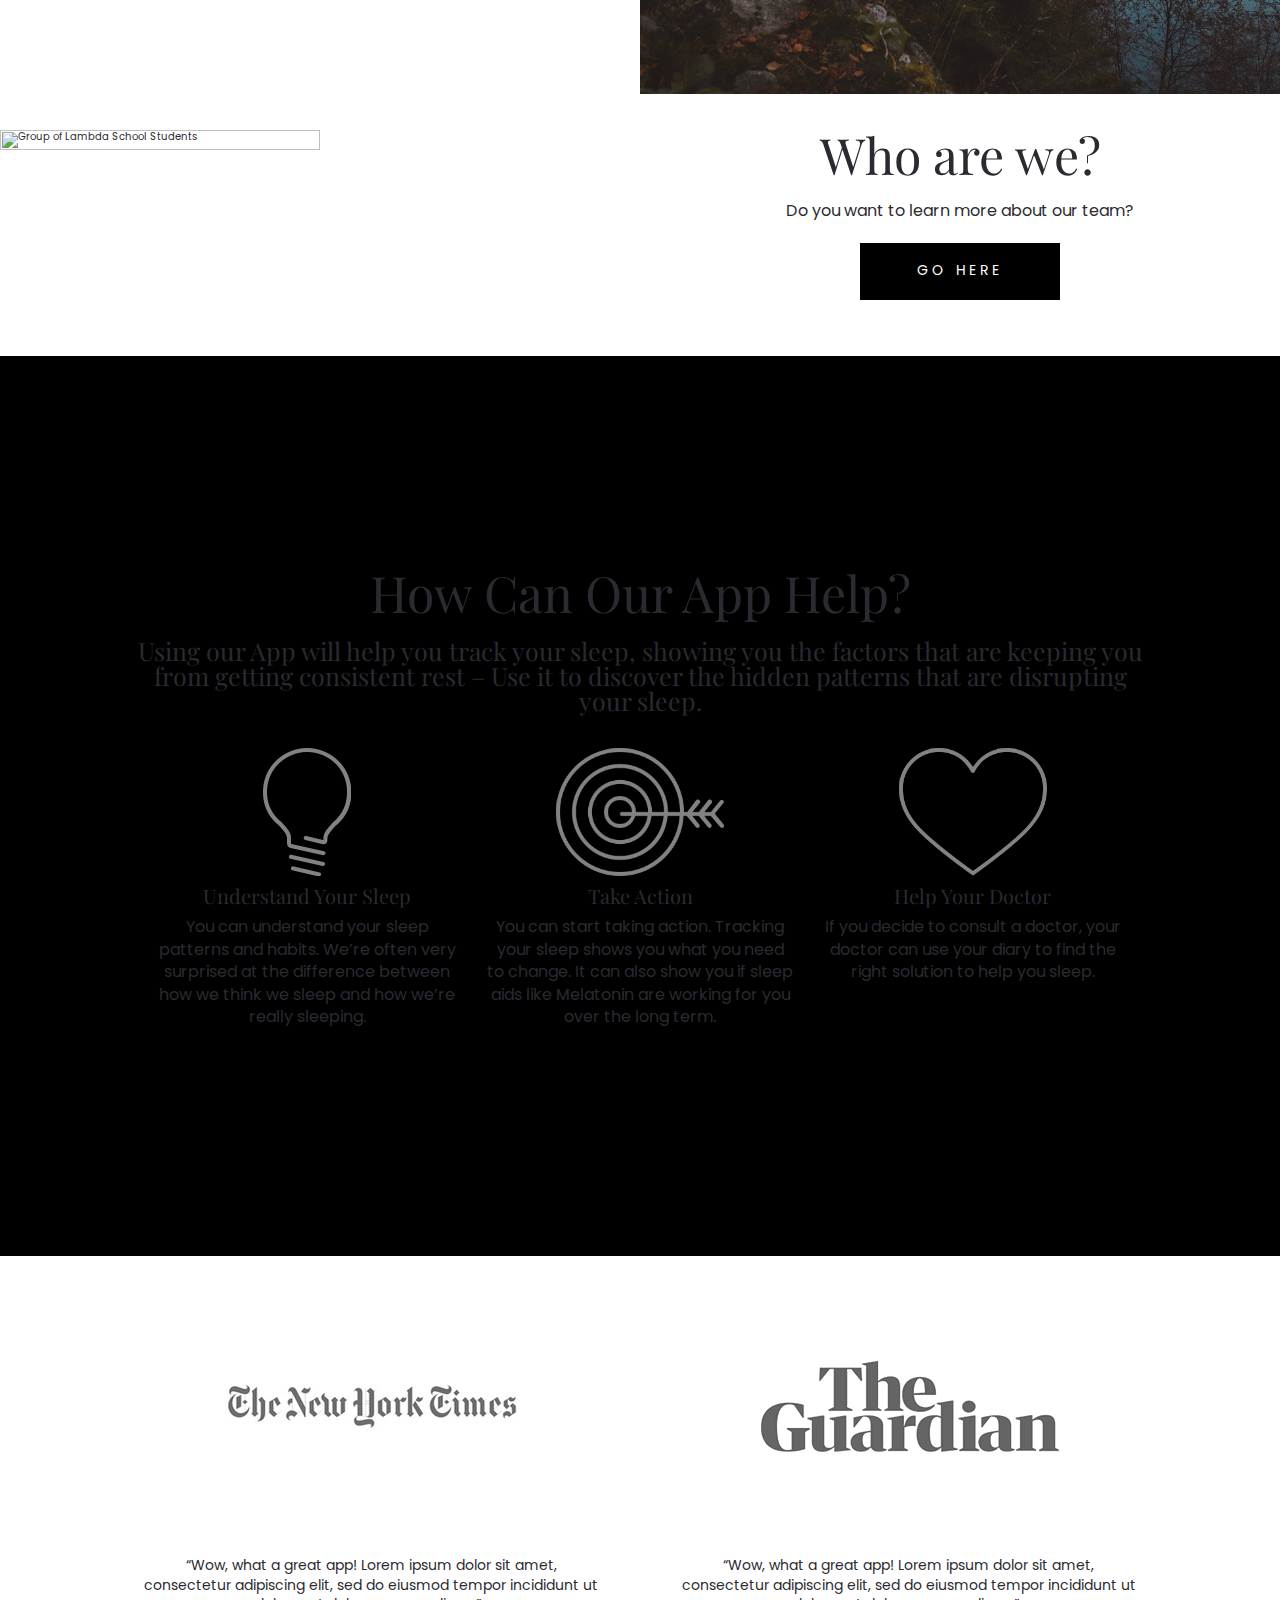
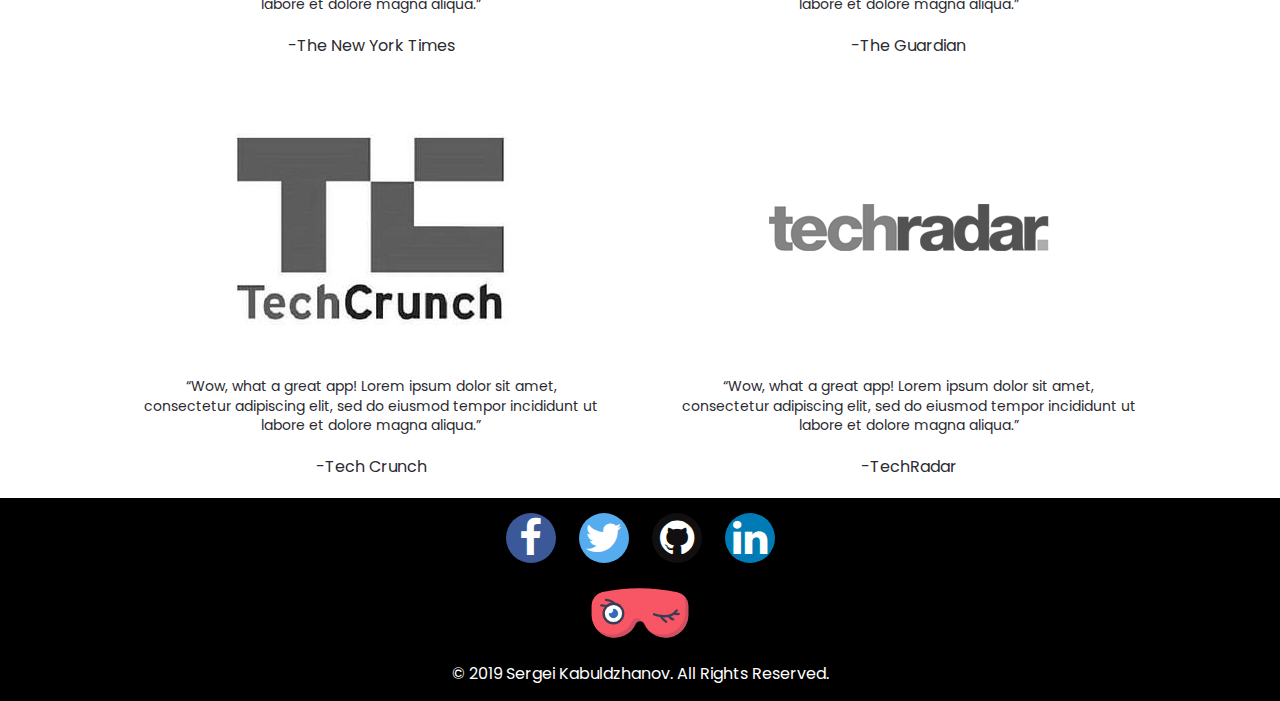
==== commit a7169b70: "Started on about us page" ====
--- a/index.html
+++ b/index.html
@@ -15,9 +15,9 @@
             <h3>Sleep Tracker App</h3>
         </div>
         <ul>
-            <li><a href="#">Why track sleep?</a></li>
-            <li><a href="#">How it works?</a></li>
-            <li><a href="#">About Us</a></li>
+            <li><a href="index.html">Home</a></li>
+            <li><a href="#why-sleep">Why track sleep?</a></li>
+            <li><a href="about-us.html">About Us</a></li>
             <li><a href="#">Support The App</a></li>
             <li><a href="#">Sign Up</a></li>
         </ul>
@@ -83,7 +83,7 @@
 
     </section>
     
-    <section class="why-sleep">
+    <section class="why-sleep" id="why-sleep">
         <h1>How Can Our App Help?</h1>
         <h3>Using our App will help you track your sleep, showing you the factors that are keeping
         you from getting consistent rest – Use it to discover the hidden patterns that are disrupting 
--- a/css/index.css
+++ b/css/index.css
@@ -127,10 +127,12 @@
   border-spacing: 0;
 }
 * {
+  -webkit-box-sizing: border-box;
   box-sizing: border-box;
 }
 html {
   font-size: 62.5%;
+  scroll-behavior: smooth;
 }
 html,
 body {
@@ -206,7 +208,9 @@
 }
 nav .logo-wrap .logo {
   max-width: 100px;
+  min-width: 100px;
   margin-left: 30px;
+  flex-shrink: 0;
 }
 nav .logo-wrap h3 {
   font-family: "Poppins";
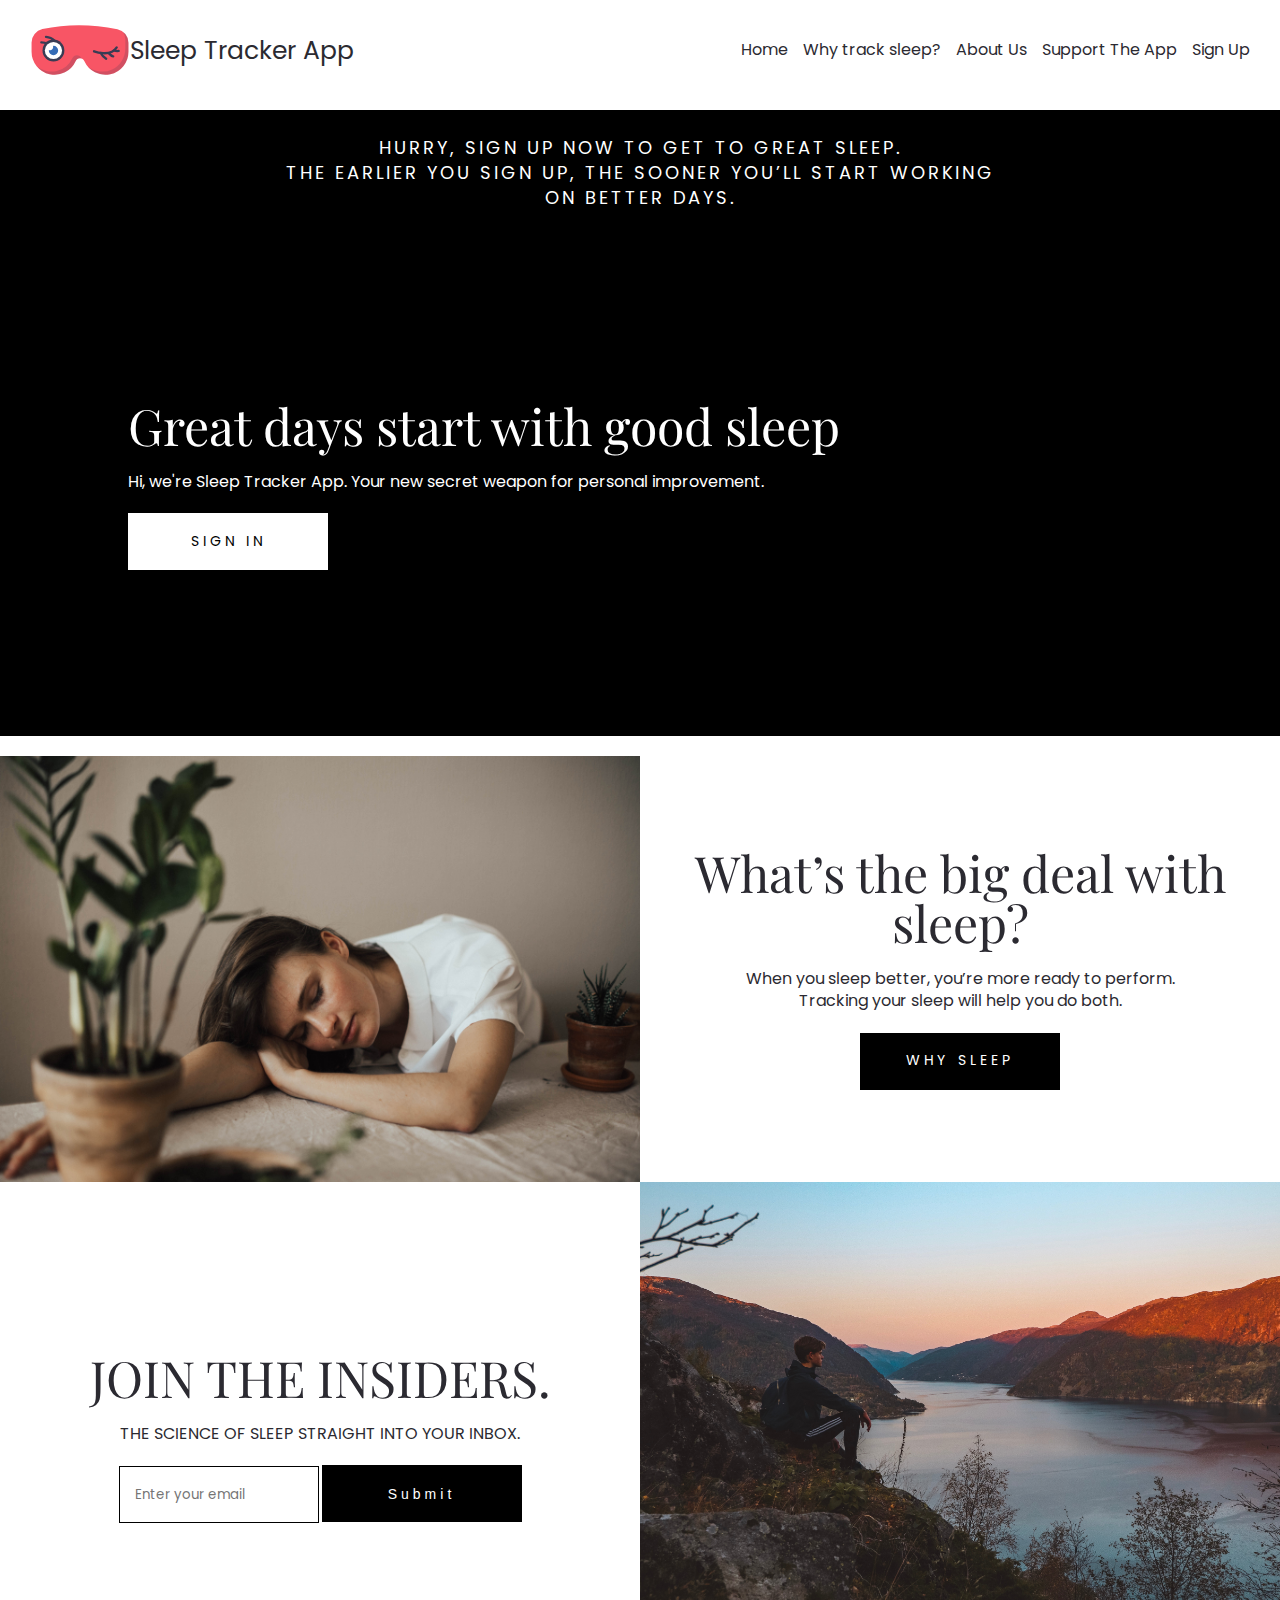
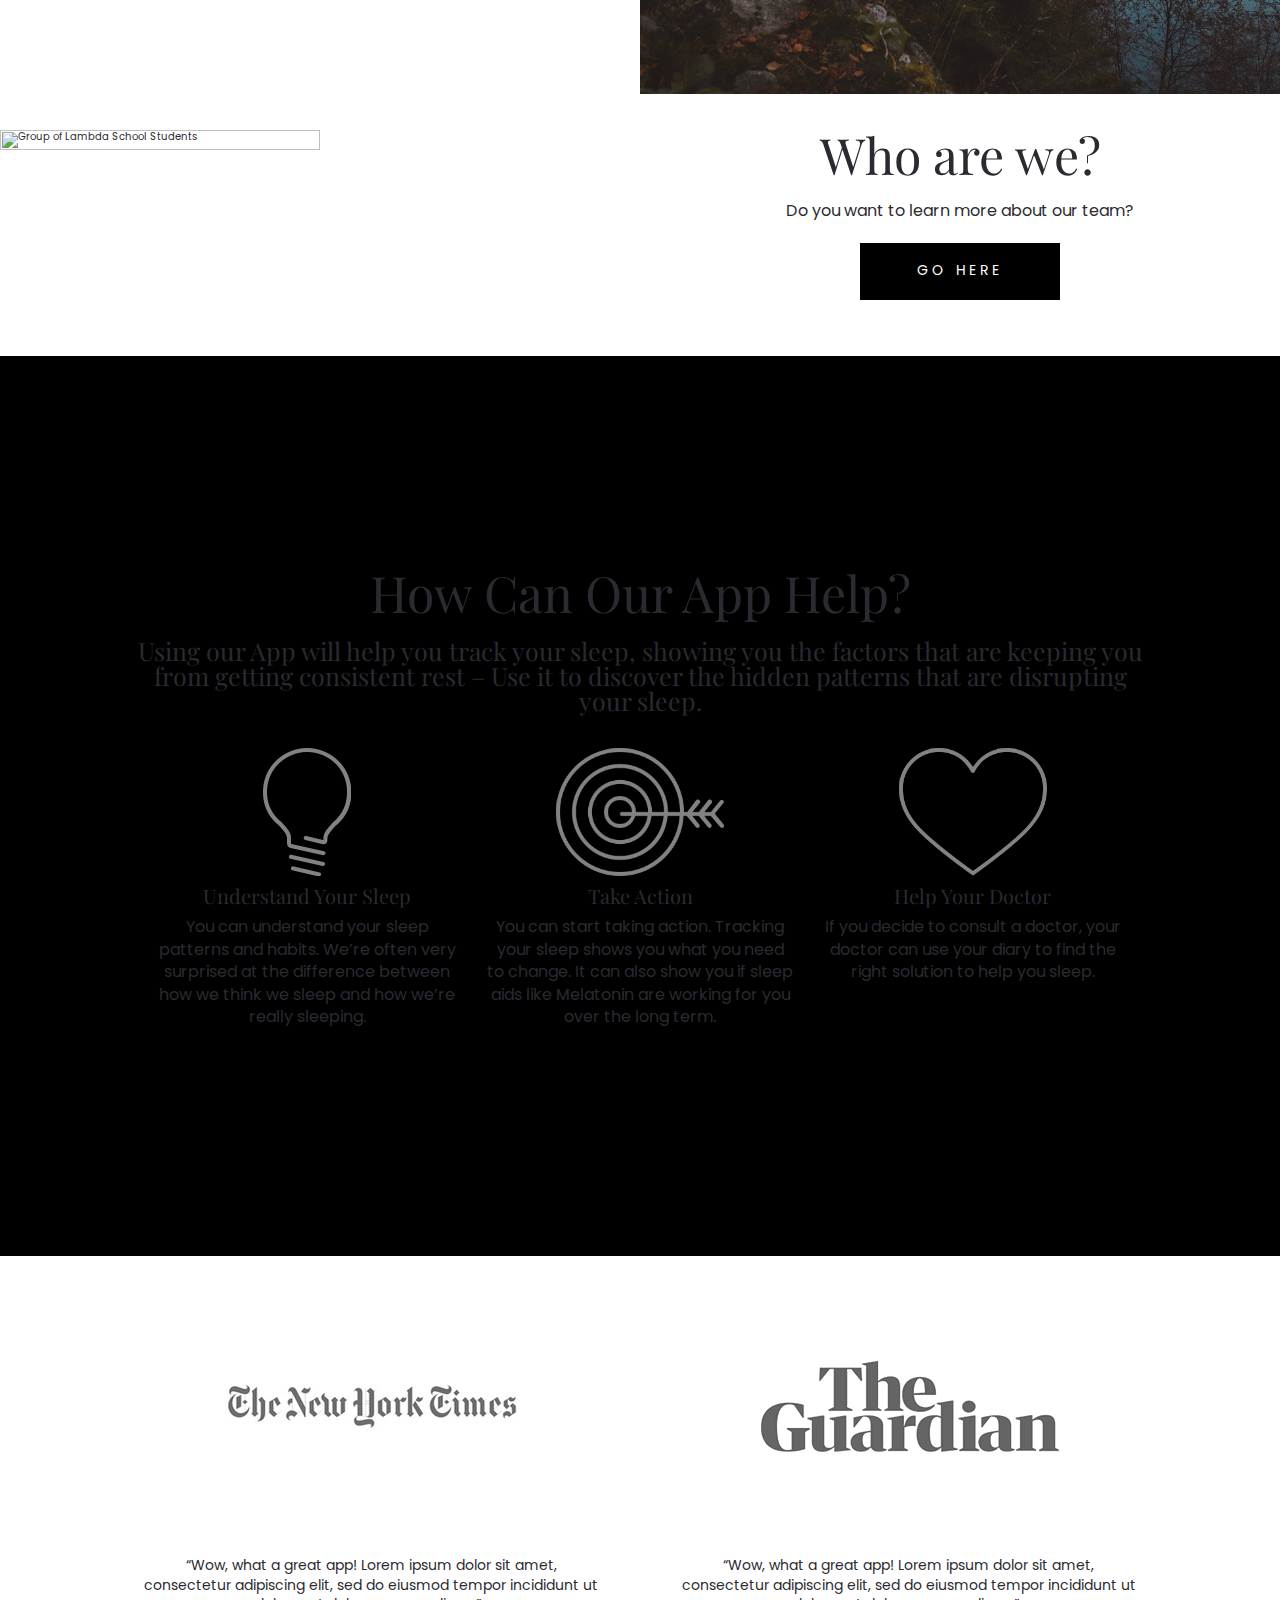
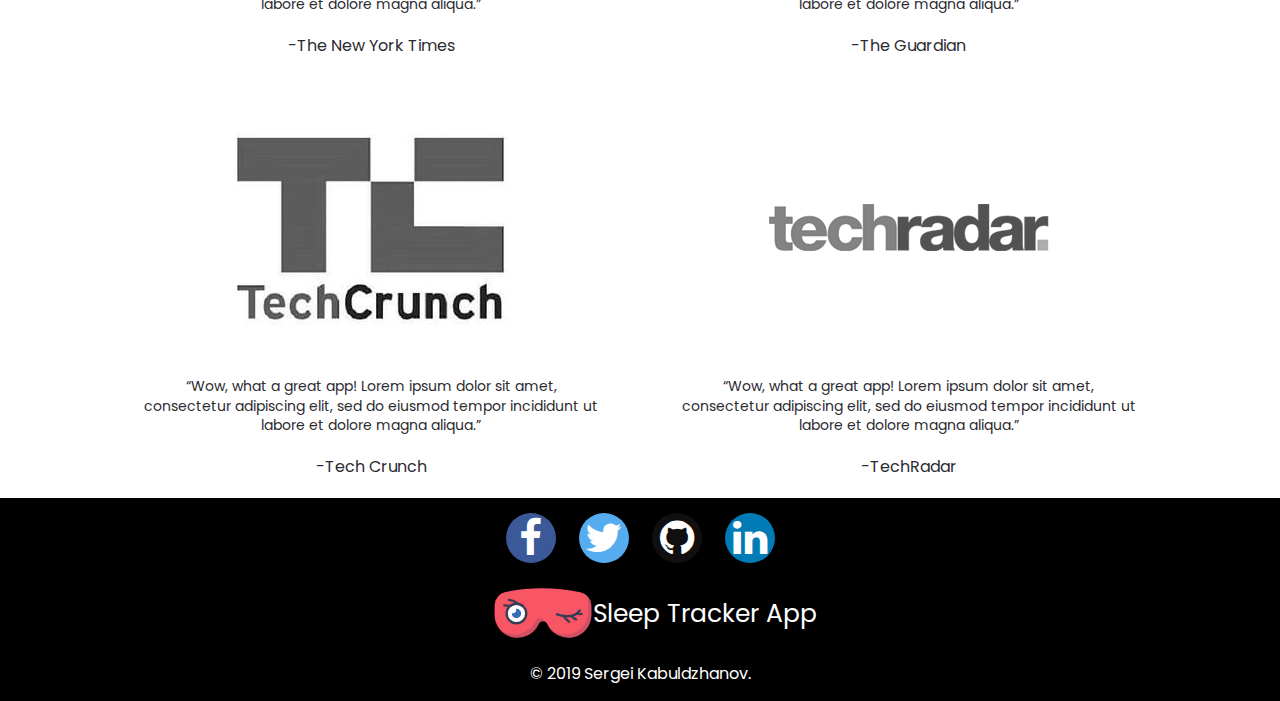
==== commit 51c985cd: "Finished about us page, started on responsiveness" ====
--- a/index.html
+++ b/index.html
@@ -156,8 +156,11 @@
             <a href="#" class="fa fa-linkedin"></a>
         </div><!--sm-icons-->
         <div class="copyright">
-            <img src="images/iconfinder_hat_20_2875611.svg" alt="" class="logo">
-            <p>© 2019 Sergei Kabuldzhanov. All Rights Reserved.</p>
+            <div class="logo-wrap">
+                <img src="images/iconfinder_hat_20_2875611.svg" alt="App logo" class="logo">
+                <h3>Sleep Tracker App</h3>
+            </div>
+            <p>© 2019 Sergei Kabuldzhanov.</p>
         </div><!--copyright-->
     </footer>
 </body>
--- a/css/index.css
+++ b/css/index.css
@@ -166,29 +166,10 @@
   width: 100%;
   margin: 0 auto;
 }
-nav {
-  width: 100%;
-  margin: 0 auto;
-  display: -webkit-box;
-  display: -ms-flexbox;
-  display: flex;
-  -webkit-box-orient: vertical;
-  -webkit-box-direction: normal;
-  -ms-flex-direction: row;
-  flex-direction: row;
-  -ms-flex-wrap: wrap;
-  flex-wrap: wrap;
-  -webkit-box-pack: space-between;
-  -ms-flex-pack: space-between;
-  justify-content: space-between;
-  -ms-flex-line-pack: center;
-  align-content: center;
-  position: fixed;
-  top: 0;
-  z-index: 10;
-  background-color: white;
-}
-nav .logo-wrap {
+strong {
+  font-weight: bold;
+}
+.logo-wrap {
   display: -webkit-box;
   display: -ms-flexbox;
   display: flex;
@@ -203,18 +184,55 @@
   justify-content: space-between;
   -ms-flex-line-pack: center;
   align-content: center;
+  -webkit-box-align: center;
+  -ms-flex-align: center;
   align-items: center;
   white-space: nowrap;
-}
-nav .logo-wrap .logo {
+  margin: 0 auto;
+}
+.logo-wrap .logo {
   max-width: 100px;
   min-width: 100px;
   margin-left: 30px;
+  -ms-flex-negative: 0;
   flex-shrink: 0;
 }
-nav .logo-wrap h3 {
+.logo-wrap h3 {
   font-family: "Poppins";
   font-size: 2.5rem;
+}
+@media (max-width: 800px) {
+  .logo-wrap {
+    padding: 20px;
+  }
+  .logo-wrap .logo {
+    display: none;
+  }
+}
+nav {
+  width: 100%;
+  margin: 0 auto;
+  display: -webkit-box;
+  display: -ms-flexbox;
+  display: flex;
+  -webkit-box-orient: vertical;
+  -webkit-box-direction: normal;
+  -ms-flex-direction: row;
+  flex-direction: row;
+  -ms-flex-wrap: wrap;
+  flex-wrap: wrap;
+  -webkit-box-pack: space-between;
+  -ms-flex-pack: space-between;
+  justify-content: space-between;
+  -ms-flex-line-pack: center;
+  align-content: center;
+  position: fixed;
+  top: 0;
+  z-index: 10;
+  background-color: white;
+}
+nav .logo-wrap {
+  margin: 0;
 }
 nav ul {
   margin-right: 30px;
@@ -244,7 +262,7 @@
 nav ul li a:hover {
   color: #8e8b9c;
 }
-@media (max-width: 800px) {
+@media (max-width: 1000px) {
   nav {
     width: 100%;
     justify-content: space-around;
@@ -252,6 +270,20 @@
   nav ul {
     width: 100%;
     justify-content: space-around;
+  }
+}
+@media (max-width: 500px) {
+  nav .logo-wrap {
+    display: none;
+  }
+  nav ul {
+    padding: 10px 0;
+  }
+  nav ul li {
+    display: none;
+  }
+  nav ul li:nth-child(2n-1) {
+    display: inline-block;
   }
 }
 header {
@@ -327,7 +359,6 @@
   background-color: white;
   -webkit-transition: color 0.2s, background-color 0.2s;
   transition: color 0.2s, background-color 0.2s;
-  border: none;
   font-size: 1.4rem;
   letter-spacing: 0.4rem;
   text-decoration: none;
@@ -336,6 +367,14 @@
 header .bg-wrap .header-content a:hover {
   color: white;
   background-color: black;
+}
+@media (max-width: 500px) {
+  header {
+    margin-top: 30px;
+  }
+  header h2 {
+    padding: 25px 10px;
+  }
 }
 footer {
   background-color: black;
@@ -393,6 +432,9 @@
 footer .copyright .logo {
   width: 100px;
 }
+footer .copyright h3 {
+  color: white;
+}
 footer .copyright p {
   color: white;
 }
@@ -476,7 +518,6 @@
   background-color: black;
   -webkit-transition: color 0.2s, background-color 0.2s;
   transition: color 0.2s, background-color 0.2s;
-  border: none;
   font-size: 1.4rem;
   letter-spacing: 0.4rem;
   text-decoration: none;
@@ -535,7 +576,6 @@
   background-color: black;
   -webkit-transition: color 0.2s, background-color 0.2s;
   transition: color 0.2s, background-color 0.2s;
-  border: none;
   font-size: 1.4rem;
   letter-spacing: 0.4rem;
   text-decoration: none;
@@ -618,3 +658,166 @@
 .media-carousel .media-card .quote {
   margin: 20px;
 }
+.about {
+  display: -webkit-box;
+  display: -ms-flexbox;
+  display: flex;
+  -webkit-box-orient: vertical;
+  -webkit-box-direction: normal;
+  -ms-flex-direction: row;
+  flex-direction: row;
+  -ms-flex-wrap: wrap;
+  flex-wrap: wrap;
+  -webkit-box-pack: space-evenly;
+  -ms-flex-pack: space-evenly;
+  justify-content: space-evenly;
+  -ms-flex-line-pack: center;
+  align-content: center;
+}
+.about header {
+  text-align: center;
+  margin: 110px 0 15px;
+  width: 100%;
+}
+.about header h2 {
+  background-color: black;
+  color: white;
+  padding: 30px 0;
+  font-family: "Poppins";
+  text-transform: uppercase;
+  letter-spacing: 0.5rem;
+  line-height: 1.4;
+  font-size: 5rem;
+}
+.about header .bg-wrap {
+  height: 500px;
+  width: 100%;
+  background-color: black;
+  background-image: url("../images/team-about-bg.jpg");
+  background-attachment: fixed;
+  background-position: center;
+  background-repeat: no-repeat;
+  background-size: cover;
+  display: -webkit-box;
+  display: -ms-flexbox;
+  display: flex;
+  -webkit-box-orient: vertical;
+  -webkit-box-direction: normal;
+  -ms-flex-direction: column;
+  flex-direction: column;
+  -ms-flex-wrap: nowrap;
+  flex-wrap: nowrap;
+  -webkit-box-pack: center;
+  -ms-flex-pack: center;
+  justify-content: center;
+  -ms-flex-line-pack: center;
+  align-content: center;
+}
+.about header .bg-wrap .header-content {
+  text-align: start;
+  width: 80%;
+  margin: 0 auto;
+  color: white;
+}
+.about header .bg-wrap .header-content h1 {
+  font-size: 5rem;
+  color: white;
+}
+.about header .bg-wrap .header-content p {
+  margin: 20px 0;
+}
+.about header .bg-wrap .header-content a {
+  cursor: pointer;
+  width: 200px;
+  height: 57px;
+  display: -webkit-box;
+  display: -ms-flexbox;
+  display: flex;
+  -webkit-box-orient: vertical;
+  -webkit-box-direction: normal;
+  -ms-flex-direction: column;
+  flex-direction: column;
+  -ms-flex-wrap: wrap;
+  flex-wrap: wrap;
+  -webkit-box-pack: center;
+  -ms-flex-pack: center;
+  justify-content: center;
+  -ms-flex-line-pack: center;
+  align-content: center;
+  color: black;
+  background-color: white;
+  -webkit-transition: color 0.2s, background-color 0.2s;
+  transition: color 0.2s, background-color 0.2s;
+  font-size: 1.4rem;
+  letter-spacing: 0.4rem;
+  text-decoration: none;
+  border: 1px solid white;
+}
+.about header .bg-wrap .header-content a:hover {
+  color: white;
+  background-color: black;
+}
+.about .developer {
+  max-width: 300px;
+  margin: 20px 10px;
+  transition: ease-in-out border 0.1s, ease-in-out width 0.1s, ease-in-out height 0.1s;
+}
+.about .developer img {
+  object-fit: cover;
+  object-position: center center;
+  width: 300px;
+  height: 300px;
+}
+.about .developer .text-content {
+  padding: 10px;
+  text-align: justify;
+  text-justify: inter-word;
+}
+.about .developer .text-content h2 {
+  font-family: "Poppins";
+  font-size: 2rem;
+  height: 80px;
+  line-height: 1.25;
+}
+.about .developer .text-content p {
+  height: 100px;
+}
+.about .developer .text-content a {
+  cursor: pointer;
+  width: 200px;
+  height: 57px;
+  display: -webkit-box;
+  display: -ms-flexbox;
+  display: flex;
+  -webkit-box-orient: vertical;
+  -webkit-box-direction: normal;
+  -ms-flex-direction: column;
+  flex-direction: column;
+  -ms-flex-wrap: wrap;
+  flex-wrap: wrap;
+  -webkit-box-pack: center;
+  -ms-flex-pack: center;
+  justify-content: center;
+  -ms-flex-line-pack: center;
+  align-content: center;
+  color: white;
+  background-color: black;
+  -webkit-transition: color 0.2s, background-color 0.2s;
+  transition: color 0.2s, background-color 0.2s;
+  font-size: 1.4rem;
+  letter-spacing: 0.4rem;
+  text-decoration: none;
+  border: 1px solid black;
+  margin: 0 auto;
+}
+.about .developer .text-content a:hover {
+  color: black;
+  background-color: white;
+}
+.about .developer:hover {
+  border: 5px solid black;
+}
+.about .developer:hover img {
+  width: 290px;
+  height: 290px;
+}
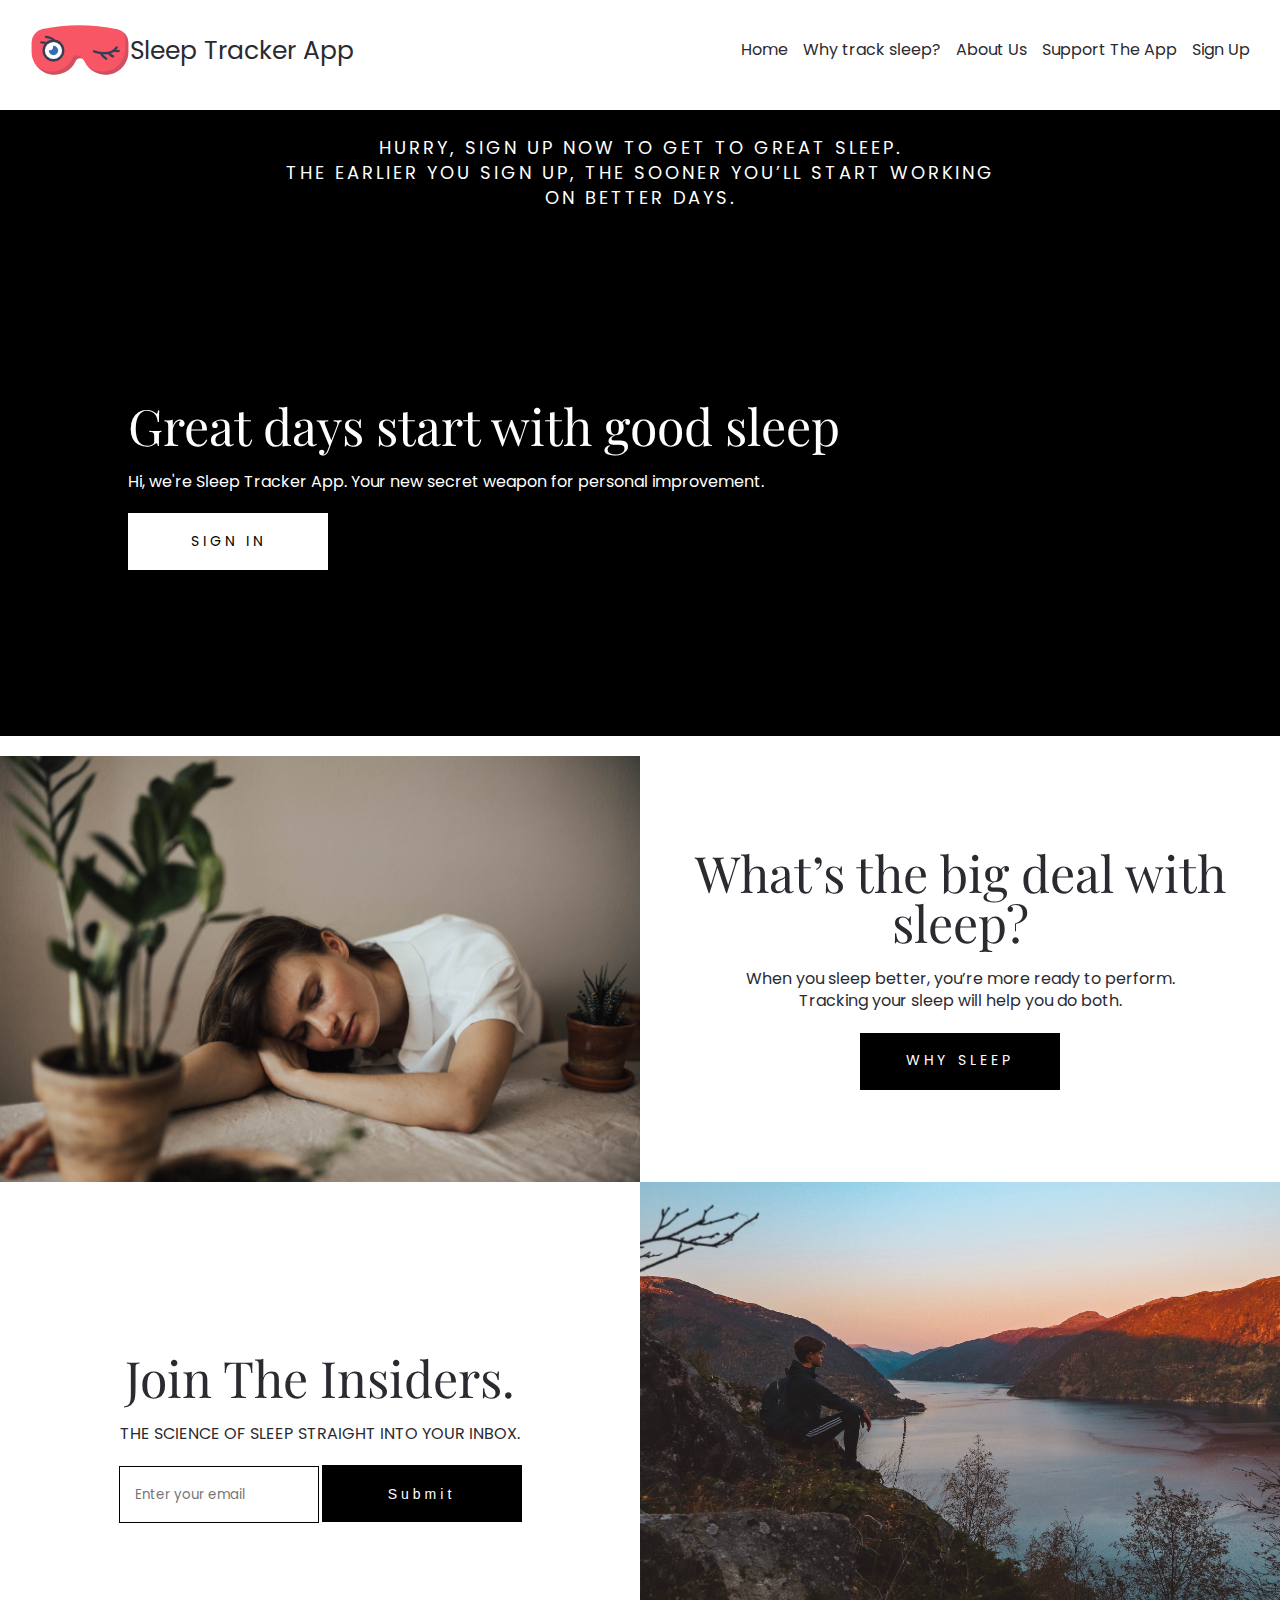
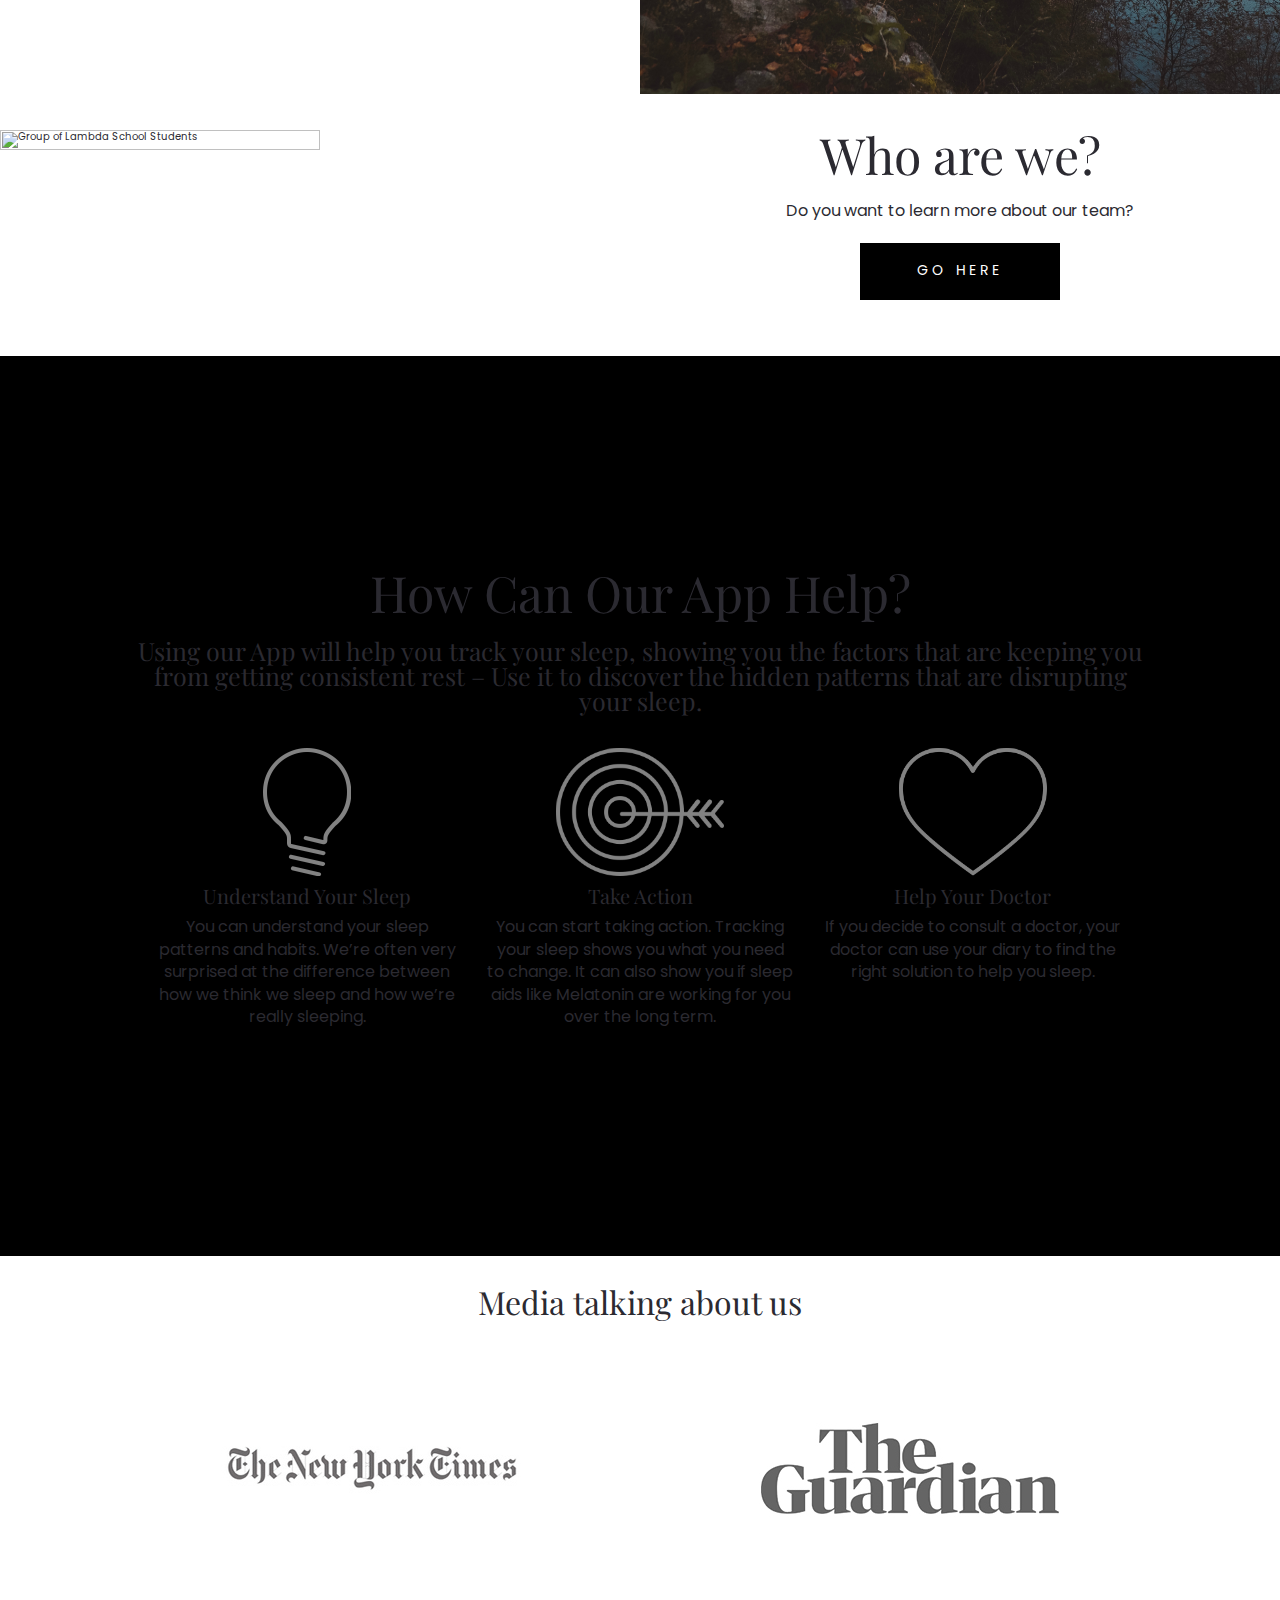
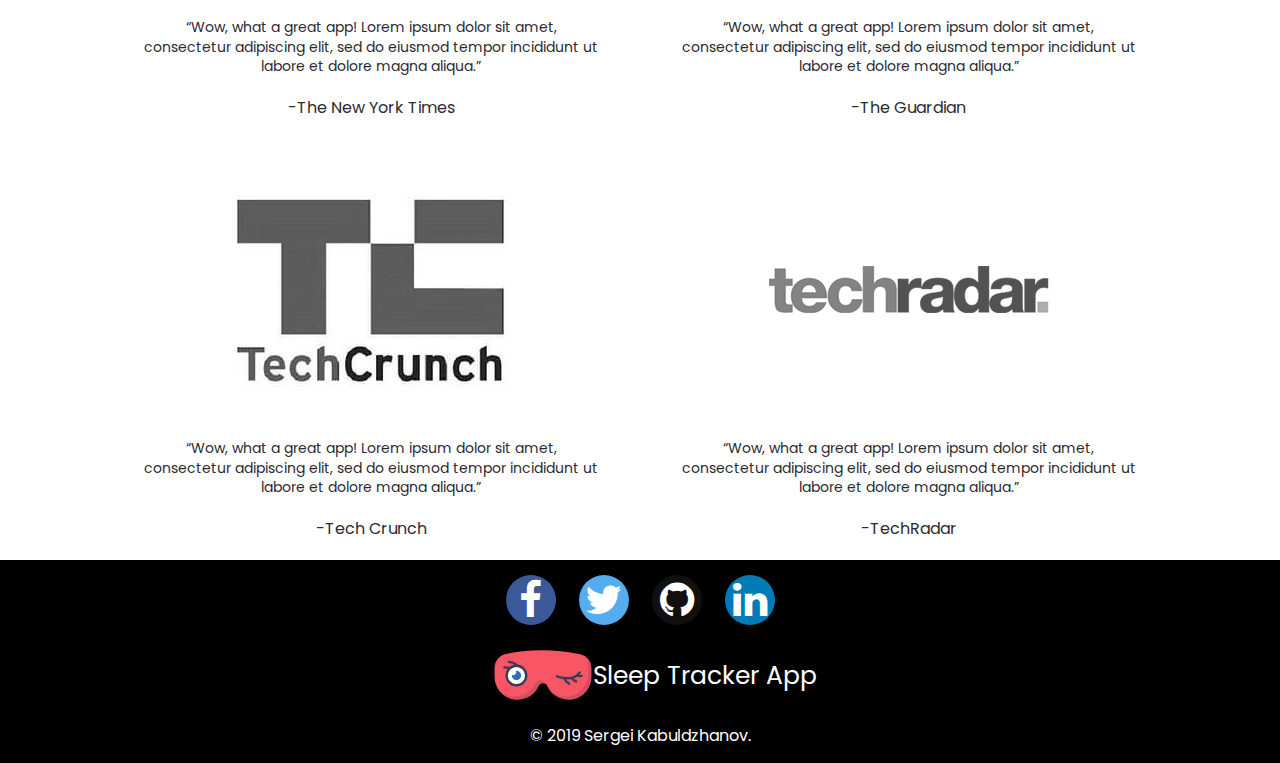
==== commit 20a335b1: "Finished MVP" ====
--- a/index.html
+++ b/index.html
@@ -60,7 +60,7 @@
             <img class = "card-image" src="images/subscribtion.jpg" alt="Man in the mountains">
             <div class="text-content">
                 <div class="text-wrap">
-                    <h1>JOIN THE INSIDERS.</h1>
+                    <h1>Join The Insiders.</h1>
                     <p>THE SCIENCE OF SLEEP STRAIGHT INTO YOUR INBOX.</p>
                     <input type="email" placeholder="Enter your email" required>
                     <input type="submit" value="Submit">
@@ -109,6 +109,7 @@
     </section>
 
     <section class="media-carousel">
+        <h2>Media talking about us</h2>
         <div class="media-card">
             <img src="images/NY_Times_logo.jpg" alt="New Your Times logo" class="media-logo">
             <p class = 'blurb'>
--- a/css/index.css
+++ b/css/index.css
@@ -586,6 +586,27 @@
   color: black;
   background-color: white;
 }
+@media (max-width: 1000px) {
+  .home .content-card input {
+    display: block;
+    margin: 5px auto;
+  }
+  .home .content-card .text-content .text-wrap p {
+    margin: 10px 0;
+  }
+}
+@media (max-width: 800px) {
+  .home .content-card {
+    flex-direction: column;
+  }
+  .home .content-card .card-image,
+  .home .content-card .text-content {
+    width: 100%;
+  }
+  .home .content-card .text-content {
+    padding: 20px 0;
+  }
+}
 .why-sleep {
   padding: 20px 10%;
   text-align: center;
@@ -624,6 +645,16 @@
   font-size: 2rem;
   margin: 10px 0;
 }
+@media (max-width: 500px) {
+  .why-sleep {
+    padding: 10px;
+    flex-direction: column;
+    height: 1300px;
+  }
+  .why-sleep .health-card {
+    width: 100%;
+  }
+}
 .media-carousel {
   width: 90%;
   margin: 0 auto;
@@ -641,6 +672,11 @@
   justify-content: space-evenly;
   -ms-flex-line-pack: center;
   align-content: center;
+}
+.media-carousel h2 {
+  padding-top: 30px;
+  width: 100%;
+  text-align: center;
 }
 .media-carousel .media-card {
   width: 40%;
@@ -657,6 +693,14 @@
 }
 .media-carousel .media-card .quote {
   margin: 20px;
+}
+@media (max-width: 500px) {
+  .media-carousel h2 {
+    padding-bottom: 20px;
+  }
+  .media-carousel .media-card .media-logo {
+    display: none;
+  }
 }
 .about {
   display: -webkit-box;
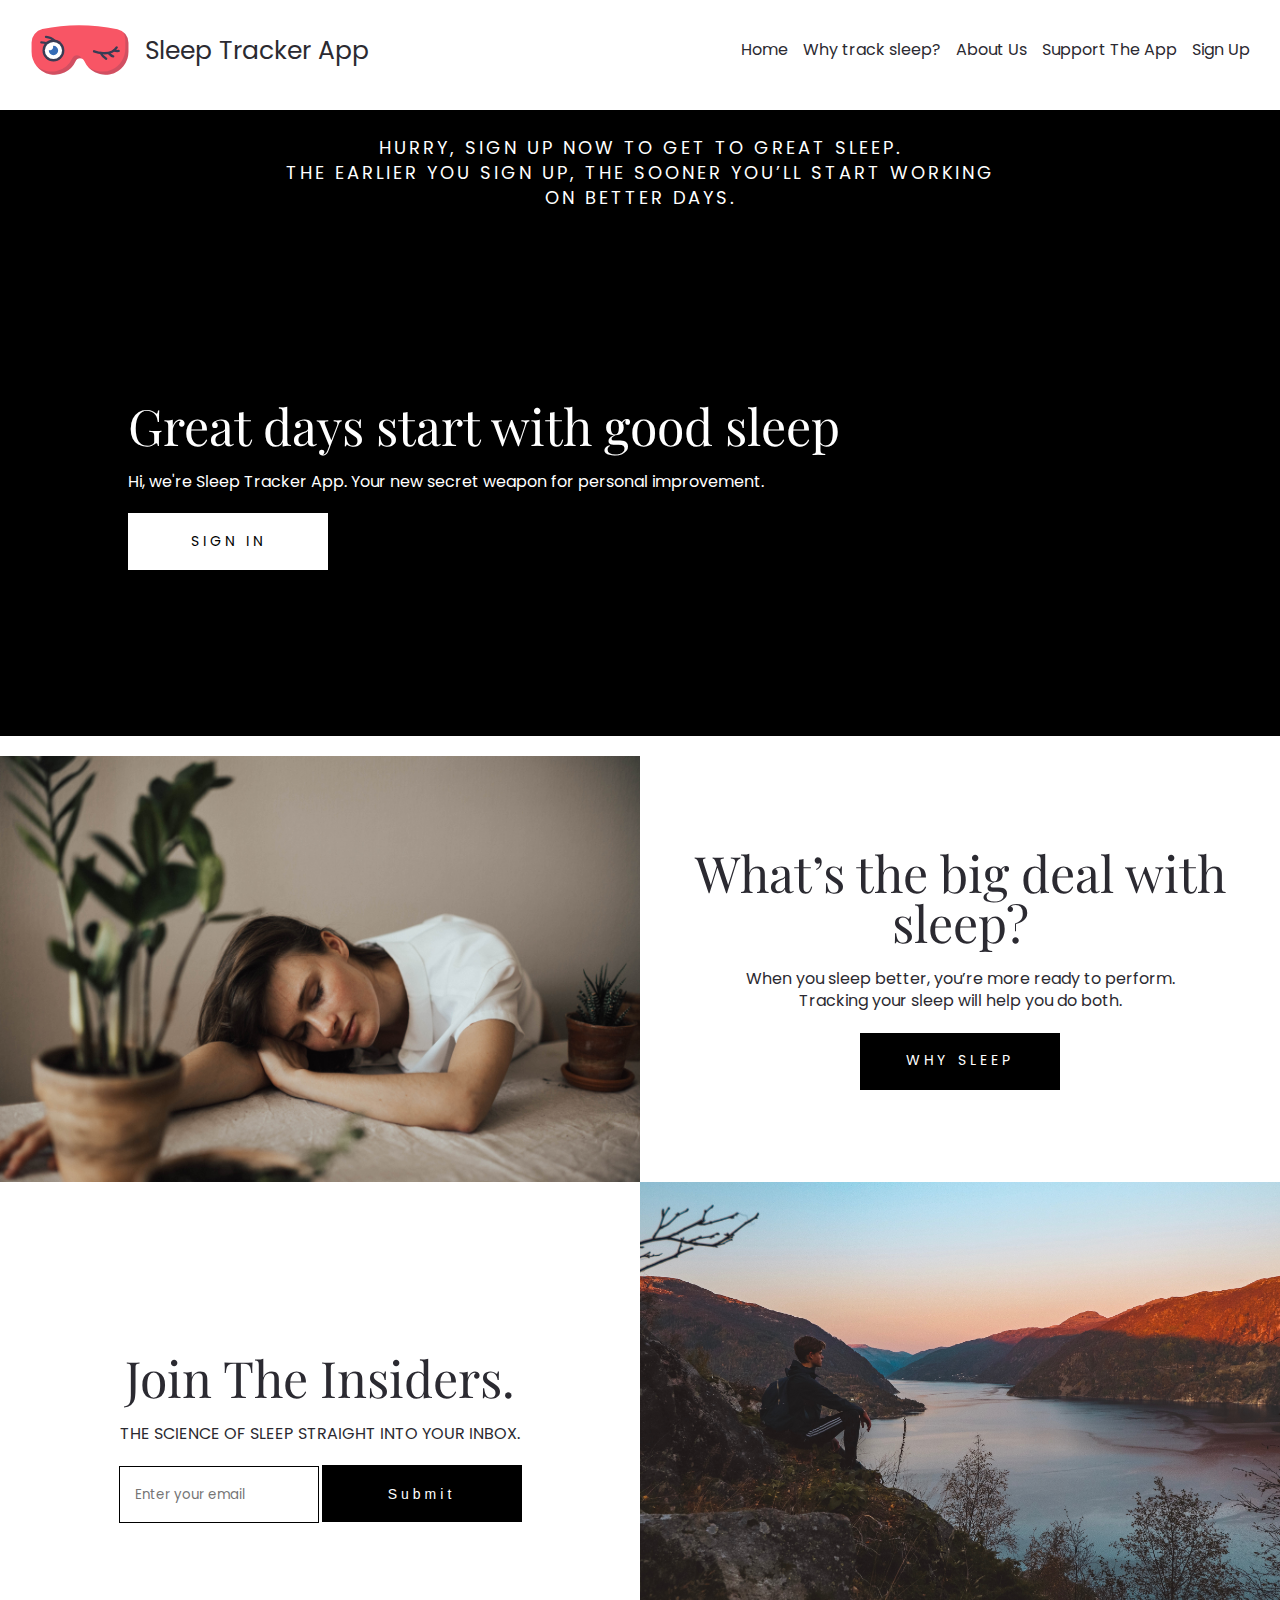
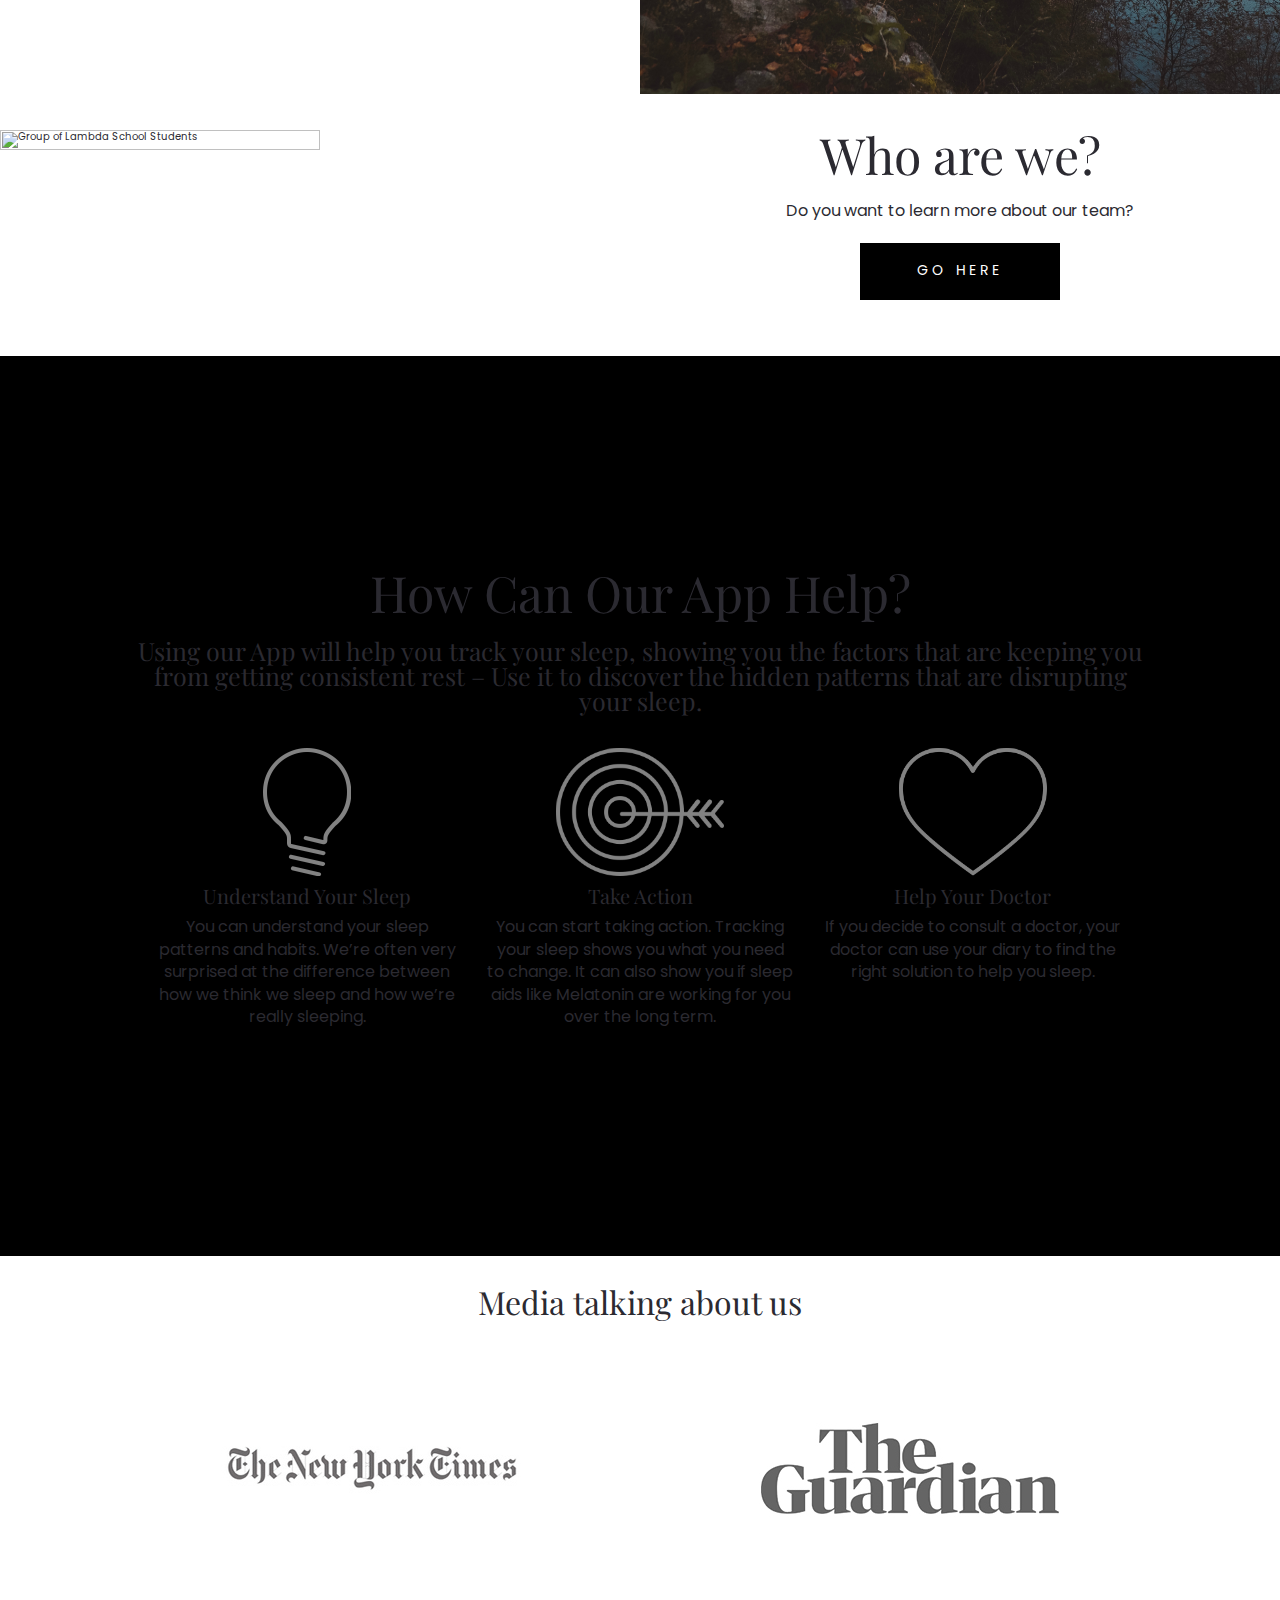
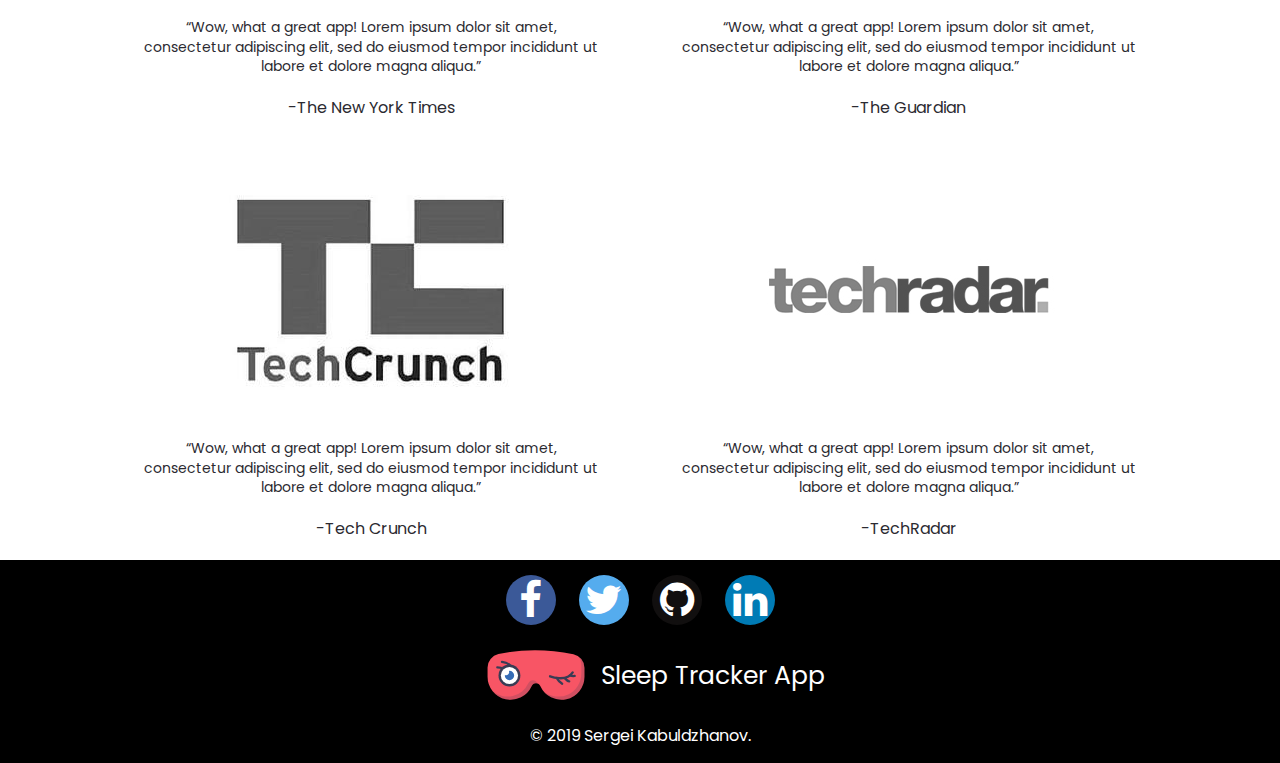
==== commit 7668ae00: "Tweaks for logo, and linked one of the buttons which wasn't linked" ====
--- a/index.html
+++ b/index.html
@@ -49,7 +49,7 @@
                     <h1>What’s the big deal with sleep?</h1>
                     <p>When you sleep better, you’re more ready to perform.<br>
                             Tracking your sleep will help you do both.</p>
-                    <a href="#">
+                    <a href="#why-sleep">
                         WHY SLEEP
                     </a>
                 </div>
--- a/css/index.css
+++ b/css/index.css
@@ -194,6 +194,7 @@
   max-width: 100px;
   min-width: 100px;
   margin-left: 30px;
+  margin-right: 15px;
   -ms-flex-negative: 0;
   flex-shrink: 0;
 }
@@ -265,10 +266,12 @@
 @media (max-width: 1000px) {
   nav {
     width: 100%;
+    -ms-flex-pack: distribute;
     justify-content: space-around;
   }
   nav ul {
     width: 100%;
+    -ms-flex-pack: distribute;
     justify-content: space-around;
   }
 }
@@ -427,6 +430,8 @@
   justify-content: center;
   -ms-flex-line-pack: center;
   align-content: center;
+  -webkit-box-align: center;
+  -ms-flex-align: center;
   align-items: center;
 }
 footer .copyright .logo {
@@ -551,6 +556,15 @@
   padding-left: 15px;
   font-family: "Poppins";
 }
+.home .content-card.reverse input[type='email']::-webkit-input-placeholder {
+  font-family: "Poppins";
+}
+.home .content-card.reverse input[type='email']:-ms-input-placeholder {
+  font-family: "Poppins";
+}
+.home .content-card.reverse input[type='email']::-ms-input-placeholder {
+  font-family: "Poppins";
+}
 .home .content-card.reverse input[type='email']::placeholder {
   font-family: "Poppins";
 }
@@ -580,6 +594,8 @@
   letter-spacing: 0.4rem;
   text-decoration: none;
   border: 1px solid black;
+  display: -webkit-inline-box;
+  display: -ms-inline-flexbox;
   display: inline-flex;
 }
 .home .content-card.reverse input[type='submit']:hover {
@@ -597,6 +613,9 @@
 }
 @media (max-width: 800px) {
   .home .content-card {
+    -webkit-box-orient: vertical;
+    -webkit-box-direction: normal;
+    -ms-flex-direction: column;
     flex-direction: column;
   }
   .home .content-card .card-image,
@@ -648,6 +667,9 @@
 @media (max-width: 500px) {
   .why-sleep {
     padding: 10px;
+    -webkit-box-orient: vertical;
+    -webkit-box-direction: normal;
+    -ms-flex-direction: column;
     flex-direction: column;
     height: 1300px;
   }
@@ -804,10 +826,13 @@
 .about .developer {
   max-width: 300px;
   margin: 20px 10px;
+  -webkit-transition: ease-in-out border 0.1s, ease-in-out width 0.1s, ease-in-out height 0.1s;
   transition: ease-in-out border 0.1s, ease-in-out width 0.1s, ease-in-out height 0.1s;
 }
 .about .developer img {
+  -o-object-fit: cover;
   object-fit: cover;
+  -o-object-position: center center;
   object-position: center center;
   width: 300px;
   height: 300px;
